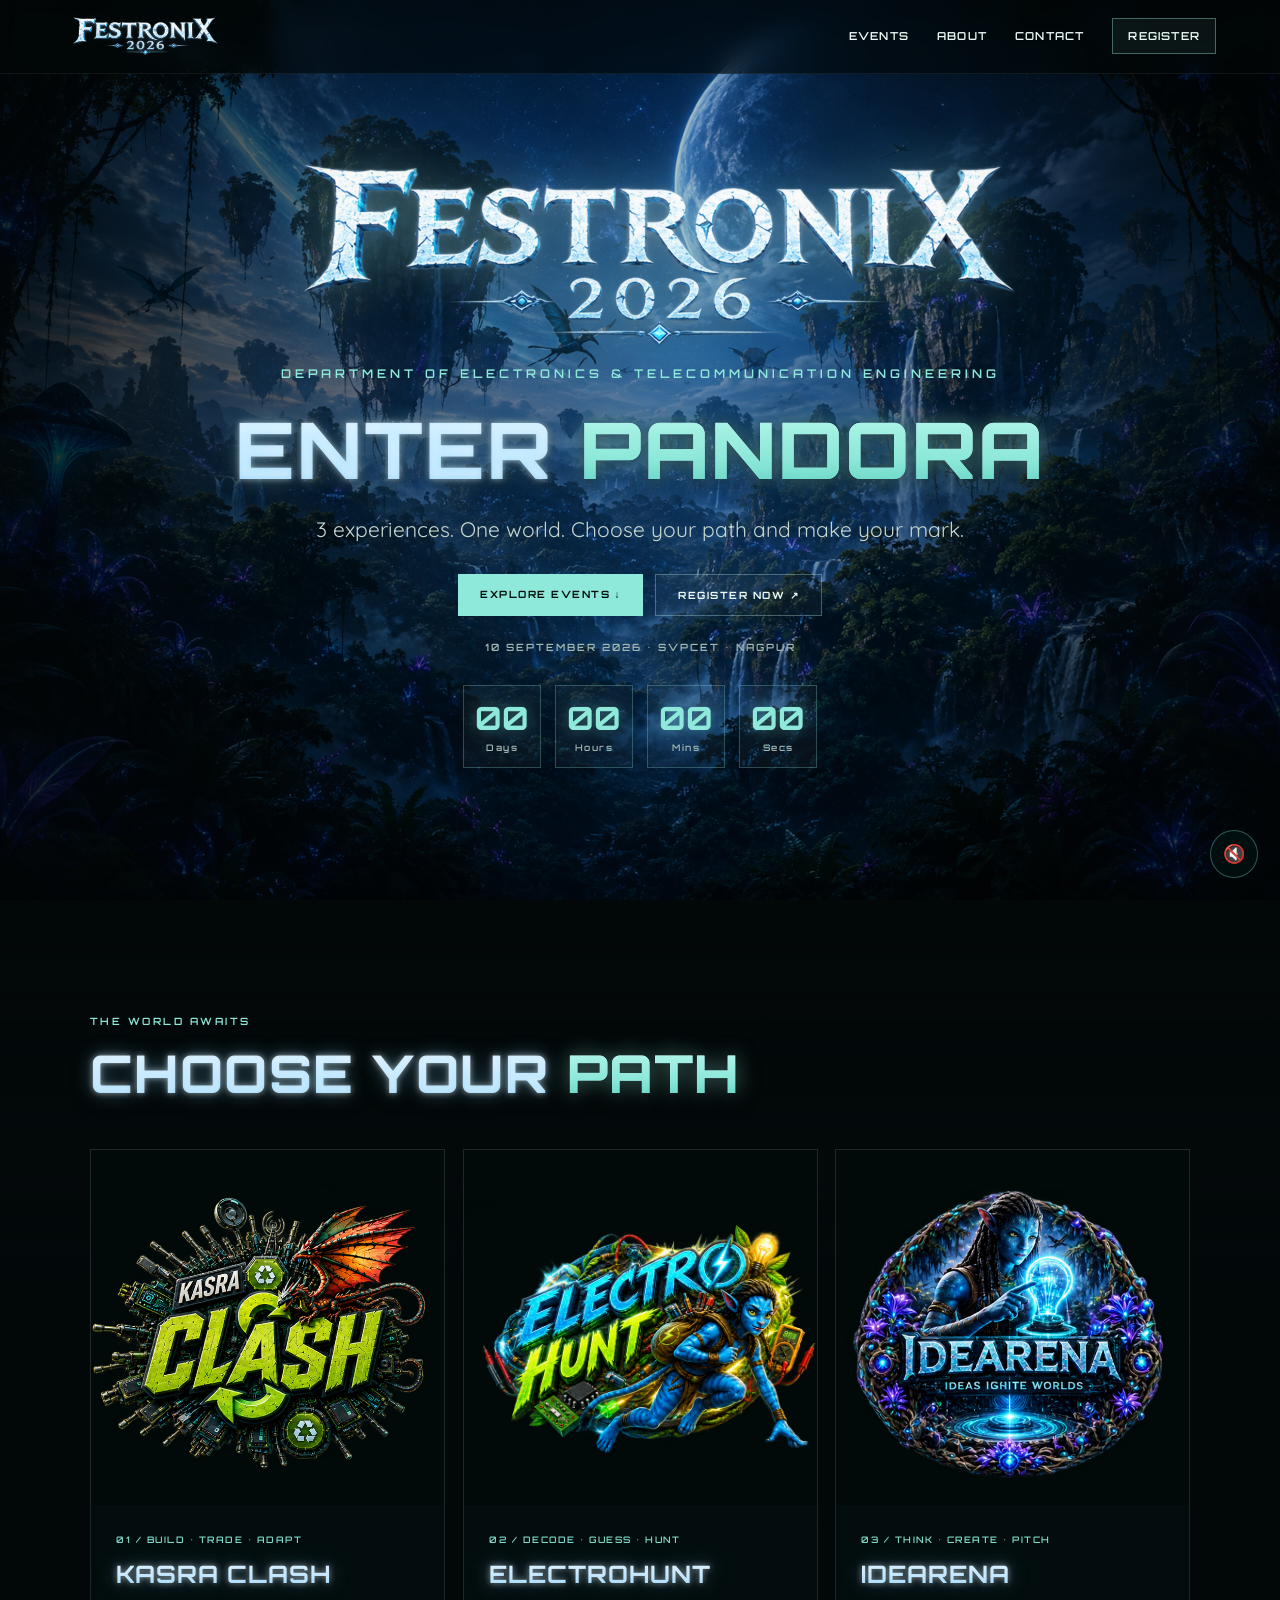
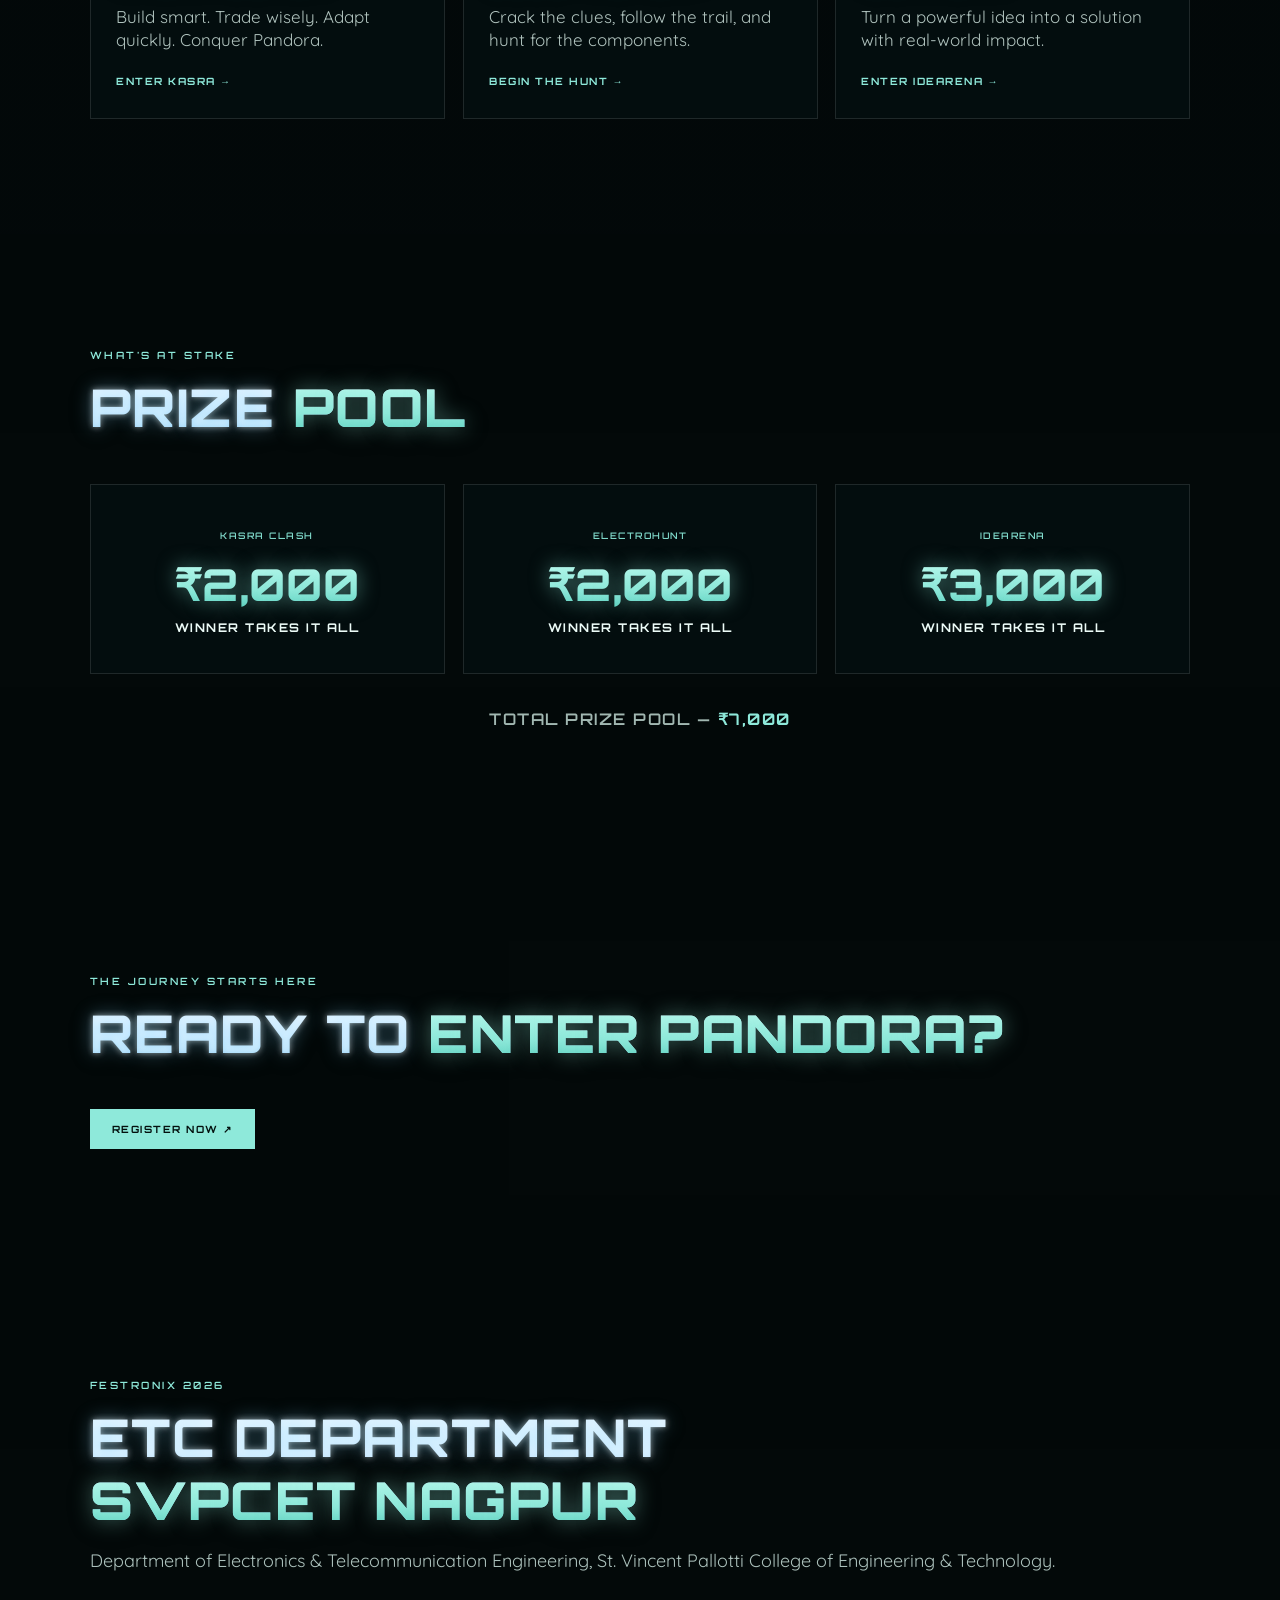
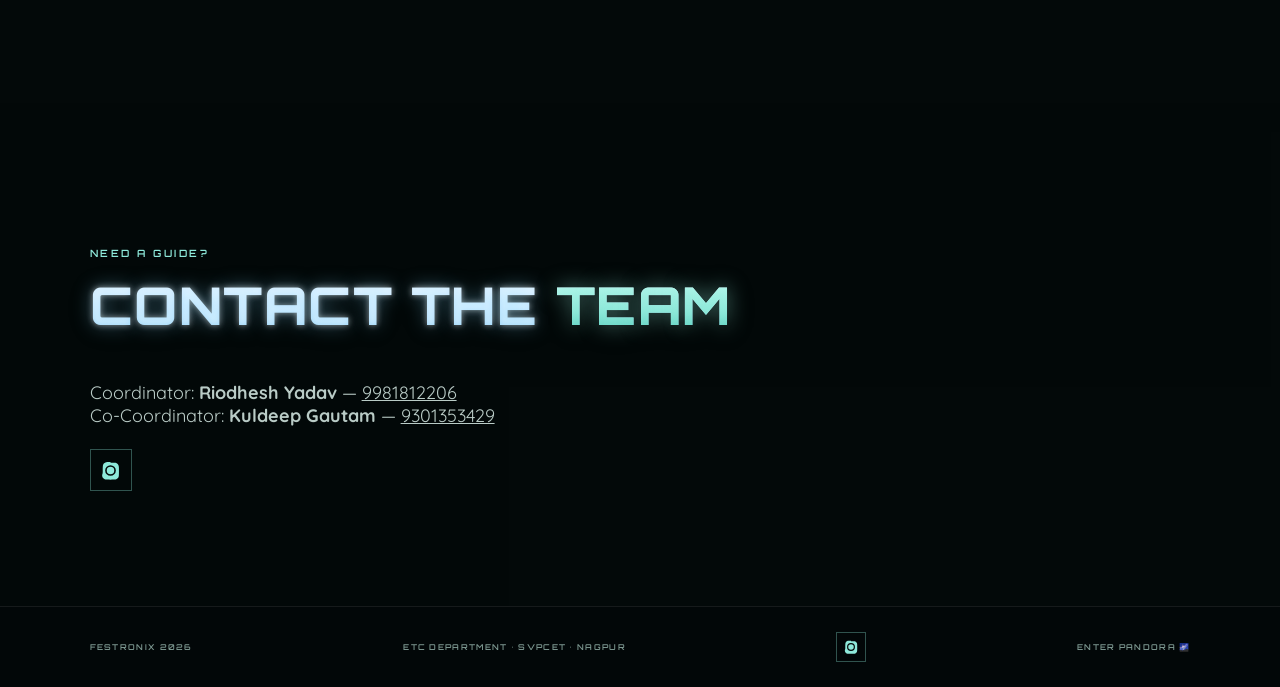
==== index.html @ a448d4fb "Correct prize descriptions in index.html Updated prize descriptions to use 'WINNER TAKES IT ALL' ins" ====
<!doctype html><html><head><meta charset="utf-8"><meta name="viewport" content="width=device-width,initial-scale=1"><title>Festronix 2026 | Enter Pandora</title><link rel="stylesheet" href="styles.css"></head><body>

<header class="nav">
<a class="nav-logo" href="index.html"><img src="assets/festronix.png" alt="Festronix 2026"></a>
<nav class="navlinks"><a href="index.html#events">Events</a><a href="index.html#about">About</a><a href="index.html#contact">Contact</a><a class="cta" href="index.html#register">Register</a></nav>
</header>

<main>
<section class="hero"><div class="hero-inner">
<img class="hero-logo" src="assets/festronix.png" alt="Festronix 2026">
<p class="hero-kicker">DEPARTMENT OF ELECTRONICS & TELECOMMUNICATION ENGINEERING</p>
<h1 class="hero-title">ENTER <span>PANDORA</span></h1>
<p class="hero-sub">3 experiences. One world. Choose your path and make your mark.</p>
<div class="buttons"><a class="btn primary" href="#events">Explore Events ↓</a><a class="btn ghost" href="#register">Register Now ↗</a></div>
<div class="date">10 SEPTEMBER 2026 • SVPCET • NAGPUR</div>
<div class="countdown" id="countdown">
<div class="cd-box"><span id="cd-days">00</span><small>Days</small></div>
<div class="cd-box"><span id="cd-hours">00</span><small>Hours</small></div>
<div class="cd-box"><span id="cd-mins">00</span><small>Mins</small></div>
<div class="cd-box"><span id="cd-secs">00</span><small>Secs</small></div>
</div>
</div></section>

<section class="section" id="events"><div class="section-head reveal"><p class="eyebrow">THE WORLD AWAITS</p><h2>CHOOSE YOUR <span>PATH</span></h2></div>
<div class="events">
<a class="event reveal" href="kasra-clash.html"><div class="event-art"><img src="assets/kasra.png" alt="Kasra Clash"></div><div class="event-copy"><span class="event-no">01 / BUILD • TRADE • ADAPT</span><h3>KASRA CLASH</h3><p>Build smart. Trade wisely. Adapt quickly. Conquer Pandora.</p><span class="enter-link">ENTER KASRA →</span></div></a>
<a class="event reveal" href="electrohunt.html"><div class="event-art"><img src="assets/electrohunt.png" alt="ElectroHunt"></div><div class="event-copy"><span class="event-no">02 / DECODE • GUESS • HUNT</span><h3>ELECTROHUNT</h3><p>Crack the clues, follow the trail, and hunt for the components.</p><span class="enter-link">BEGIN THE HUNT →</span></div></a>
<a class="event reveal" href="idearena.html"><div class="event-art"><img src="assets/idearena.png" alt="IdeArena"></div><div class="event-copy"><span class="event-no">03 / THINK • CREATE • PITCH</span><h3>IDEARENA</h3><p>Turn a powerful idea into a solution with real-world impact.</p><span class="enter-link">ENTER IDEARENA →</span></div></a>
</div></section>

<section class="section" id="prizes"><div class="section-head reveal"><p class="eyebrow">WHAT'S AT STAKE</p><h2>PRIZE <span>POOL</span></h2></div>
<div class="prizes">
<div class="prize-card reveal"><span class="prize-tag">KASRA CLASH</span><div class="prize-amount">₹2,000</div><h3>WINNER TAKES IT ALL</h3></div>
<div class="prize-card reveal"><span class="prize-tag">ELECTROHUNT</span><div class="prize-amount">₹2,000</div><h3>WINNER TAKES IT ALL</h3></div>
<div class="prize-card reveal"><span class="prize-tag">IDEARENA</span><div class="prize-amount">₹3,000</div><h3>WINNER TAKES IT ALL</h3></div>
</div>
<p class="prize-total reveal">TOTAL PRIZE POOL — <b>₹7,000</b></p>
</section>

<section class="section" id="register"><div class="section-head reveal"><p class="eyebrow">THE JOURNEY STARTS HERE</p><h2>READY TO <span>ENTER PANDORA?</span></h2></div><div class="buttons" style="justify-content:flex-start"><a class="btn primary" href="#" onclick="document.getElementById('qr-overlay').style.display='flex';return false">Register Now ↗</a></div></section>
<div id="qr-overlay" onclick="this.style.display='none'" style="display:none;position:fixed;inset:0;background:rgba(0,0,0,0.85);z-index:999;align-items:center;justify-content:center;cursor:pointer">
<img src="assets/phonepe-qr.png" style="max-width:90%;max-height:90%;border-radius:12px" alt="Scan to pay">
</div>
<section class="section" id="about"><div class="section-head reveal"><p class="eyebrow">FESTRONIX 2026</p><h2>ETC DEPARTMENT<br><span>SVPCET NAGPUR</span></h2><p>Department of Electronics & Telecommunication Engineering, St. Vincent Pallotti College of Engineering & Technology.</p></div></section>
<section class="section" id="contact"><div class="section-head reveal"><p class="eyebrow">NEED A GUIDE?</p><h2>CONTACT THE <span>TEAM</span></h2></div><p style="font-size:18px;color:#b9cbc6">Coordinator: <b>Riodhesh Yadav</b> — <a href="tel:9981812206">9981812206</a><br>Co-Coordinator: <b>Kuldeep Gautam</b> — <a href="tel:9301353429">9301353429</a></p>
<div class="social-links">
<a href="https://www.instagram.com/festronix.2026?stkn=ajlsbG5nNG1td3Nq" target="_blank" rel="noopener" aria-label="Instagram">
<svg viewBox="0 0 24 24"><path d="M12 2.2c3.2 0 3.6 0 4.85.07 1.17.05 1.97.24 2.43.4a4.9 4.9 0 0 1 1.77 1.15 4.9 4.9 0 0 1 1.15 1.77c.16.46.35 1.26.4 2.43.07 1.25.07 1.65.07 4.85s0 3.6-.07 4.85c-.05 1.17-.24 1.97-.4 2.43a4.94 4.94 0 0 1-1.15 1.77 4.9 4.9 0 0 1-1.77 1.15c-.46.16-1.26.35-2.43.4-1.25.07-1.65.07-4.85.07s-3.6 0-4.85-.07c-1.17-.05-1.97-.24-2.43-.4a4.9 4.9 0 0 1-1.77-1.15 4.9 4.9 0 0 1-1.15-1.77c-.16-.46-.35-1.26-.4-2.43C2.2 15.6 2.2 15.2 2.2 12s0-3.6.07-4.85c.05-1.17.24-1.97.4-2.43a4.9 4.9 0 0 1 1.15-1.77A4.9 4.9 0 0 1 5.59 1.8c.46-.16 1.26-.35 2.43-.4C9.27 1.2 9.27 1.2 12 1.2Zm0 3.05a6.75 6.75 0 1 0 0 13.5 6.75 6.75 0 0 0 0-13.5Zm0 2a4.75 4.75 0 1 1 0 9.5 4.75 4.75 0 0 1 0-9.5Zm7-2.15a1.13 1.13 0 1 1-2.26 0 1.13 1.13 0 0 1 2.26 0Z"/></svg>
</a>
</div>
</section>
</main>

<button id="music-toggle" aria-label="Toggle music" onclick="toggleMusic()">🔇</button>
<audio id="bg-music" src="assets/bg-music.mp3" loop muted></audio>

<footer>
<span>FESTRONIX 2026</span>
<span>ETC DEPARTMENT • SVPCET • NAGPUR</span>
<div class="social-links"><a href="https://www.instagram.com/festronix.2026?stkn=ajlsbG5nNG1td3Nq" target="_blank" rel="noopener" aria-label="Instagram"><svg viewBox="0 0 24 24"><path d="M12 2.2c3.2 0 3.6 0 4.85.07 1.17.05 1.97.24 2.43.4a4.9 4.9 0 0 1 1.77 1.15 4.9 4.9 0 0 1 1.15 1.77c.16.46.35 1.26.4 2.43.07 1.25.07 1.65.07 4.85s0 3.6-.07 4.85c-.05 1.17-.24 1.97-.4 2.43a4.94 4.94 0 0 1-1.15 1.77 4.9 4.9 0 0 1-1.77 1.15c-.46.16-1.26.35-2.43.4-1.25.07-1.65.07-4.85.07s-3.6 0-4.85-.07c-1.17-.05-1.97-.24-2.43-.4a4.9 4.9 0 0 1-1.77-1.15 4.9 4.9 0 0 1-1.15-1.77c-.16-.46-.35-1.26-.4-2.43C2.2 15.6 2.2 15.2 2.2 12s0-3.6.07-4.85c.05-1.17.24-1.97.4-2.43a4.9 4.9 0 0 1 1.15-1.77A4.9 4.9 0 0 1 5.59 1.8c.46-.16 1.26-.35 2.43-.4C9.27 1.2 9.27 1.2 12 1.2Zm0 3.05a6.75 6.75 0 1 0 0 13.5 6.75 6.75 0 0 0 0-13.5Zm0 2a4.75 4.75 0 1 1 0 9.5 4.75 4.75 0 0 1 0-9.5Zm7-2.15a1.13 1.13 0 1 1-2.26 0 1.13 1.13 0 0 1 2.26 0Z"/></svg></a></div>
<span>ENTER PANDORA 🌌</span>
</footer>

<script>
// scroll-reveal
const reveals = document.querySelectorAll('.reveal');
const io = new IntersectionObserver((entries)=>{
  entries.forEach(e=>{ if(e.isIntersecting){ e.target.classList.add('visible'); io.unobserve(e.target); } });
},{threshold:0.15});
reveals.forEach(el=>io.observe(el));

// nav shrink on scroll
const nav = document.querySelector('.nav');
window.addEventListener('scroll', ()=>{
  nav.classList.toggle('scrolled', window.scrollY > 40);
});

// card tilt
document.querySelectorAll('.event').forEach(card=>{
  card.addEventListener('mousemove', (e)=>{
    const r = card.getBoundingClientRect();
    const x = e.clientX - r.left, y = e.clientY - r.top;
    const rx = ((y / r.height) - 0.5) * -10;
    const ry = ((x / r.width) - 0.5) * 10;
    card.style.transform = `perspective(700px) rotateX(${rx}deg) rotateY(${ry}deg) translateY(-8px)`;
  });
  card.addEventListener('mouseleave', ()=>{ card.style.transform=''; });
});

// background music toggle
function toggleMusic(){
  const audio = document.getElementById('bg-music');
  const btn = document.getElementById('music-toggle');
  if(audio.paused){
    audio.muted = false;
    audio.play();
    btn.textContent = '🔊';
  } else {
    audio.pause();
    btn.textContent = '🔇';
  }
}

// countdown to 10 Sept 2026, 9:00 AM IST
(function(){
  const target = new Date("2026-09-10T09:00:00+05:30").getTime();
  const daysEl = document.getElementById('cd-days');
  const hoursEl = document.getElementById('cd-hours');
  const minsEl = document.getElementById('cd-mins');
  const secsEl = document.getElementById('cd-secs');
  if(!daysEl) return;
  function pad(n){ return String(n).padStart(2,'0'); }
  function tick(){
    const now = Date.now();
    let diff = target - now;
    if(diff <= 0){
      daysEl.textContent = hoursEl.textContent = minsEl.textContent = secsEl.textContent = '00';
      clearInterval(timer);
      return;
    }
    const d = Math.floor(diff / 86400000); diff -= d*86400000;
    const h = Math.floor(diff / 3600000); diff -= h*3600000;
    const m = Math.floor(diff / 60000); diff -= m*60000;
    const s = Math.floor(diff / 1000);
    daysEl.textContent = pad(d);
    hoursEl.textContent = pad(h);
    minsEl.textContent = pad(m);
    secsEl.textContent = pad(s);
  }
  tick();
  const timer = setInterval(tick, 1000);
})();
</script>
</body></html>
---- styles.css ----
@import url('https://fonts.googleapis.com/css2?family=Orbitron:wght@500;600;700;800&family=Quicksand:wght@400;500;600;700&family=Pirata+One&display=swap');
:root{--cyan:#8ee9da;--text:#ecfbf7;--muted:#abc0bb;--line:#ffffff1c;--bg:#030809}
*{box-sizing:border-box;max-width:100%}html{scroll-behavior:smooth;overflow-x:hidden}body{margin:0;background:var(--bg);color:var(--text);font-family:Quicksand,Arial,sans-serif;overflow-x:hidden}img{max-width:100%}
body:before{content:"";position:fixed;inset:0;background:linear-gradient(90deg,#020607c9,#02060738 55%,#020607bb),linear-gradient(0deg,#030809dd 0%,transparent 40%,#02060755);background-image:linear-gradient(90deg,#020607c9,#02060738 55%,#020607bb),url("assets/pandora-bg.png");background-size:cover;background-position:center;z-index:-3}
body:after{content:"";position:fixed;inset:0;background:radial-gradient(circle at 50% 35%,transparent 0 35%,#02060788 100%);z-index:-2;pointer-events:none}
a{color:inherit}.nav{position:fixed;top:0;left:0;right:0;z-index:20;padding:17px 5vw;display:flex;justify-content:space-between;align-items:center;background:#02070899;backdrop-filter:blur(10px);border-bottom:1px solid #ffffff10}
.nav-logo img{width:155px;display:block}.navlinks{display:flex;gap:28px;align-items:center}.navlinks a{text-decoration:none;text-transform:uppercase;font:600 11px Orbitron;letter-spacing:1.2px}.navlinks a:hover{color:var(--cyan)}
.cta{border:1px solid #9be7da66;padding:10px 15px;background:#8ee9da10}
.hero{min-height:100svh;display:grid;place-items:center;text-align:center;padding:100px 6vw 70px;position:relative;overflow:hidden}
.hero-inner{max-width:1050px}.hero-logo{width:min(760px,90vw);filter:drop-shadow(0 0 28px #a4f5e866);animation:float 6s ease-in-out infinite}
.hero-kicker{font:600 12px Orbitron;letter-spacing:4px;color:var(--cyan);margin:10px 0 24px}.hero-title{font:800 clamp(38px,6.5vw,78px)/1.15 Orbitron,sans-serif;margin:0;letter-spacing:2px;text-transform:uppercase}.hero-sub{font-size:21px;color:#c5d6d1;max-width:700px;margin:22px auto 32px}.buttons{display:flex;justify-content:center;gap:12px;flex-wrap:wrap}.btn{padding:14px 22px;text-decoration:none;text-transform:uppercase;font:700 10px Orbitron;letter-spacing:1.5px}.primary{background:var(--cyan);color:#03100e}.ghost{border:1px solid #bde8df55;background:#ffffff08}.date{margin-top:25px;color:#a1b7b1;font:600 10px Orbitron;letter-spacing:2px}
.section{padding:115px 7vw;background:#03090ac9;position:relative}
#events{background:linear-gradient(180deg,transparent 0,#03090a73 160px,#03090ac9 380px,#03090ac9 100%)}.section-head{margin-bottom:45px}.eyebrow{font:600 10px Orbitron;letter-spacing:2.5px;color:var(--cyan);margin:0 0 15px}.section h2{font:800 clamp(28px,4.5vw,52px)/1.2 Orbitron,sans-serif;margin:0;letter-spacing:1.5px;text-transform:uppercase}.section-head p:last-child{font-size:18px;color:var(--muted)}
.events{display:grid;grid-template-columns:repeat(3,1fr);gap:18px}.event{min-height:570px;position:relative;overflow:hidden;border:1px solid var(--line);background:#051011b8;text-decoration:none;transition:.35s}.event:hover{transform:translateY(-8px);border-color:#8ee9da66;box-shadow:0 20px 60px #0008}.event-art{height:355px;display:grid;place-items:center;background:#020909}.event-art img{width:100%;height:100%;object-fit:contain;transition:.5s}.event:hover .event-art img{transform:scale(1.045)}.event-copy{padding:22px 25px}.event-no{font:600 9px Orbitron;color:#7fd9ca;letter-spacing:1.5px}.event h3{font:700 24px/1.25 Orbitron,sans-serif;margin:12px 0 8px;letter-spacing:1px;text-transform:uppercase}.event p{font-size:17px;color:#afc2bd;line-height:1.35}.enter-link{font:700 10px Orbitron;letter-spacing:1.5px;color:var(--cyan)}
.detail-page{min-height:100svh;padding:145px 7vw 90px;background:#020809b8}.detail-grid{max-width:1200px;margin:auto;display:grid;grid-template-columns:1fr 1fr;gap:70px;align-items:center}.detail-logo{width:100%;max-height:520px;object-fit:contain;filter:drop-shadow(0 15px 35px #000)}.detail h1{font:800 clamp(32px,5vw,58px)/1.2 Orbitron,sans-serif;margin:0 0 22px;letter-spacing:1.5px;text-transform:uppercase}.detail p{font-size:20px;line-height:1.5;color:#b9cbc6}.chips{display:flex;flex-wrap:wrap;gap:8px;margin:25px 0}.chips span{border:1px solid #8ee9da44;padding:8px 11px;font:600 9px Orbitron;color:#a8eee1}.info-box{margin-top:25px;border:1px solid #ffffff16;background:#ffffff07;padding:22px}.info-box h3{font:700 12px Orbitron;letter-spacing:1.5px;color:var(--cyan);margin:0 0 13px}.info-box ul{margin:0;padding-left:20px;color:#b9cbc6;line-height:1.8;font-size:16px}
.back{display:inline-block;margin-bottom:35px;text-decoration:none;color:#9db7b1;font:600 10px Orbitron;letter-spacing:1.5px}.back:hover{color:var(--cyan)}
footer{padding:25px 7vw;border-top:1px solid #ffffff14;display:flex;justify-content:space-between;gap:20px;color:#7d9891;font:600 8px Orbitron;letter-spacing:1.3px;background:#020708;flex-wrap:wrap;align-items:center}
@keyframes float{50%{transform:translateY(-8px)}}
.reveal{opacity:0;transform:translateY(35px);transition:opacity .8s ease,transform .8s ease}
.reveal.visible{opacity:1;transform:translateY(0)}
.nav{transition:padding .3s ease,background .3s ease}
.nav.scrolled{padding:10px 5vw;background:#020708e0}
.event{transition:.35s;will-change:transform}
.hero-title,.section h2,.event h3,.detail h1{background:linear-gradient(180deg,#eaf6ff 0%,#bfe3ff 55%,#8fd0f5 100%);-webkit-background-clip:text;background-clip:text;color:transparent;text-shadow:0 0 18px #7fd9ff70,0 0 6px #ffffff90;filter:drop-shadow(0 2px 6px #000a)}
.hero-title span,.section h2 span,.detail h1 span{background:linear-gradient(180deg,#c9fff5,var(--cyan) 60%,#4fc9b8);-webkit-background-clip:text;background-clip:text;color:transparent;text-shadow:0 0 20px #8ee9da80}
#music-toggle{position:fixed;bottom:22px;right:22px;z-index:50;width:48px;height:48px;border-radius:50%;border:1px solid #8ee9da55;background:#02181580;backdrop-filter:blur(6px);color:var(--cyan);font-size:18px;cursor:pointer;display:flex;align-items:center;justify-content:center;transition:.3s}
#music-toggle:hover{background:#8ee9da22;transform:scale(1.08)}

/* countdown */
.countdown{display:flex;justify-content:center;gap:14px;flex-wrap:wrap;margin-top:32px}
.cd-box{min-width:78px;padding:16px 10px 14px;border:1px solid #8ee9da44;background:#ffffff08;text-align:center;position:relative}
.cd-box span{display:block;font:700 32px Orbitron;color:var(--cyan);text-shadow:0 0 16px #8ee9da60;line-height:1}
.cd-box small{display:block;margin-top:8px;font:600 9px Orbitron;letter-spacing:1.5px;color:#a1b7b1}

/* prize pool */
.prizes{display:grid;grid-template-columns:repeat(3,1fr);gap:18px}
.prize-card{border:1px solid var(--line);background:#051011b8;padding:38px 25px;text-align:center;transition:.35s}
.prize-card:hover{transform:translateY(-6px);border-color:#8ee9da66;box-shadow:0 20px 60px #0008}
.prize-tag{font:600 9px Orbitron;letter-spacing:1.5px;color:#7fd9ca}
.prize-amount{font:800 44px Orbitron,sans-serif;margin:14px 0 8px;background:linear-gradient(180deg,#c9fff5,var(--cyan) 60%,#4fc9b8);-webkit-background-clip:text;background-clip:text;color:transparent;text-shadow:0 0 20px #8ee9da80}
.prize-card h3{font:700 12px Orbitron;letter-spacing:1.5px;margin:0;color:var(--text)}
.prize-total{text-align:center;margin-top:35px;color:#a1b7b1;font:600 16px Orbitron;letter-spacing:1.5px}
.prize-total b{color:var(--cyan)}

/* social links */
.social-links{display:flex;gap:12px;margin-top:22px}
.social-links a{width:42px;height:42px;border:1px solid #8ee9da55;display:flex;align-items:center;justify-content:center;text-decoration:none;color:var(--cyan);transition:.3s}
.social-links a:hover{background:#8ee9da22;transform:translateY(-3px)}
.social-links svg{width:19px;height:19px;fill:currentColor}
footer .social-links{margin-top:0}
footer .social-links a{width:30px;height:30px}
footer .social-links svg{width:14px;height:14px}

@media(max-width:850px){.navlinks{display:none}.nav-logo img{width:125px}.hero{padding-top:125px}.hero-logo{width:92vw}.events,.detail-grid,.prizes{grid-template-columns:1fr}.section{padding:85px 6vw}.event{min-height:0}.event-art{height:300px}.detail-page{padding:125px 6vw 70px}.detail-grid{gap:35px}.detail-logo{max-height:380px}footer{flex-direction:column}.cd-box{min-width:64px;padding:12px 6px}.cd-box span{font-size:24px}}
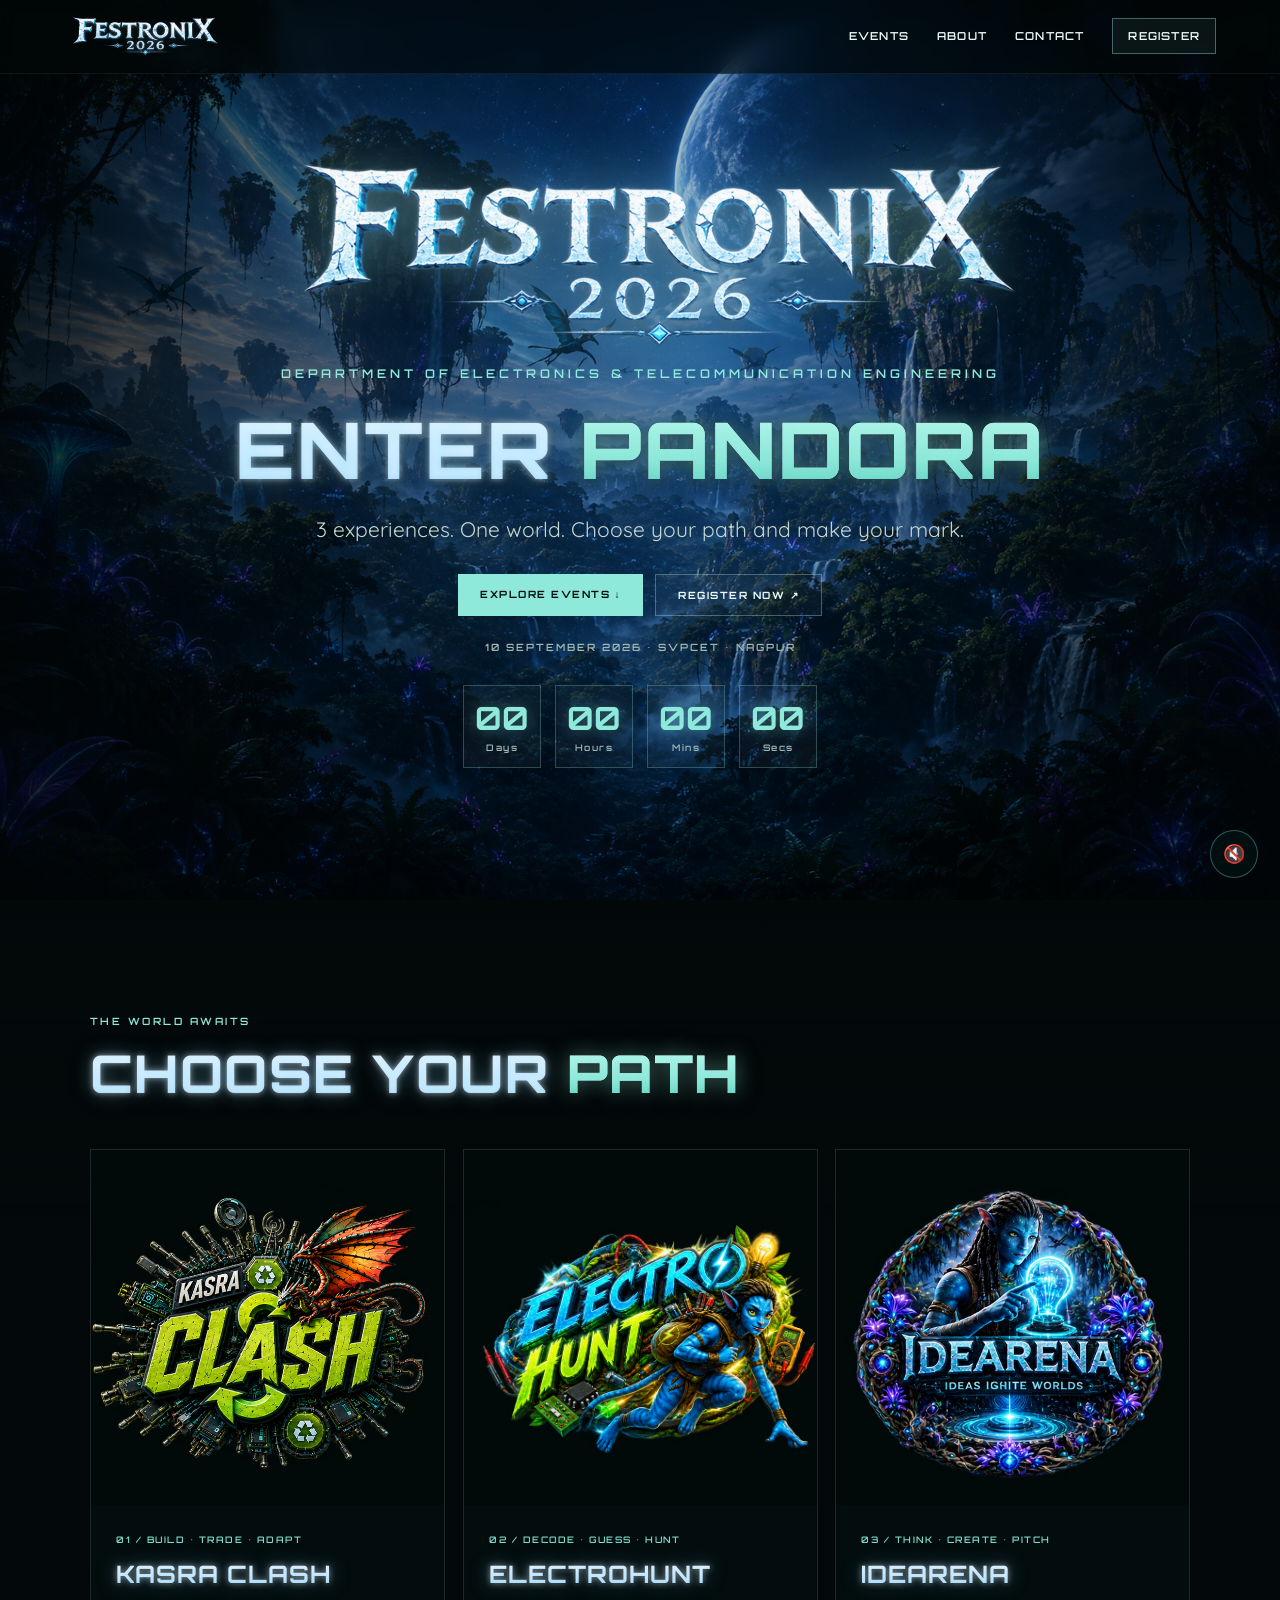
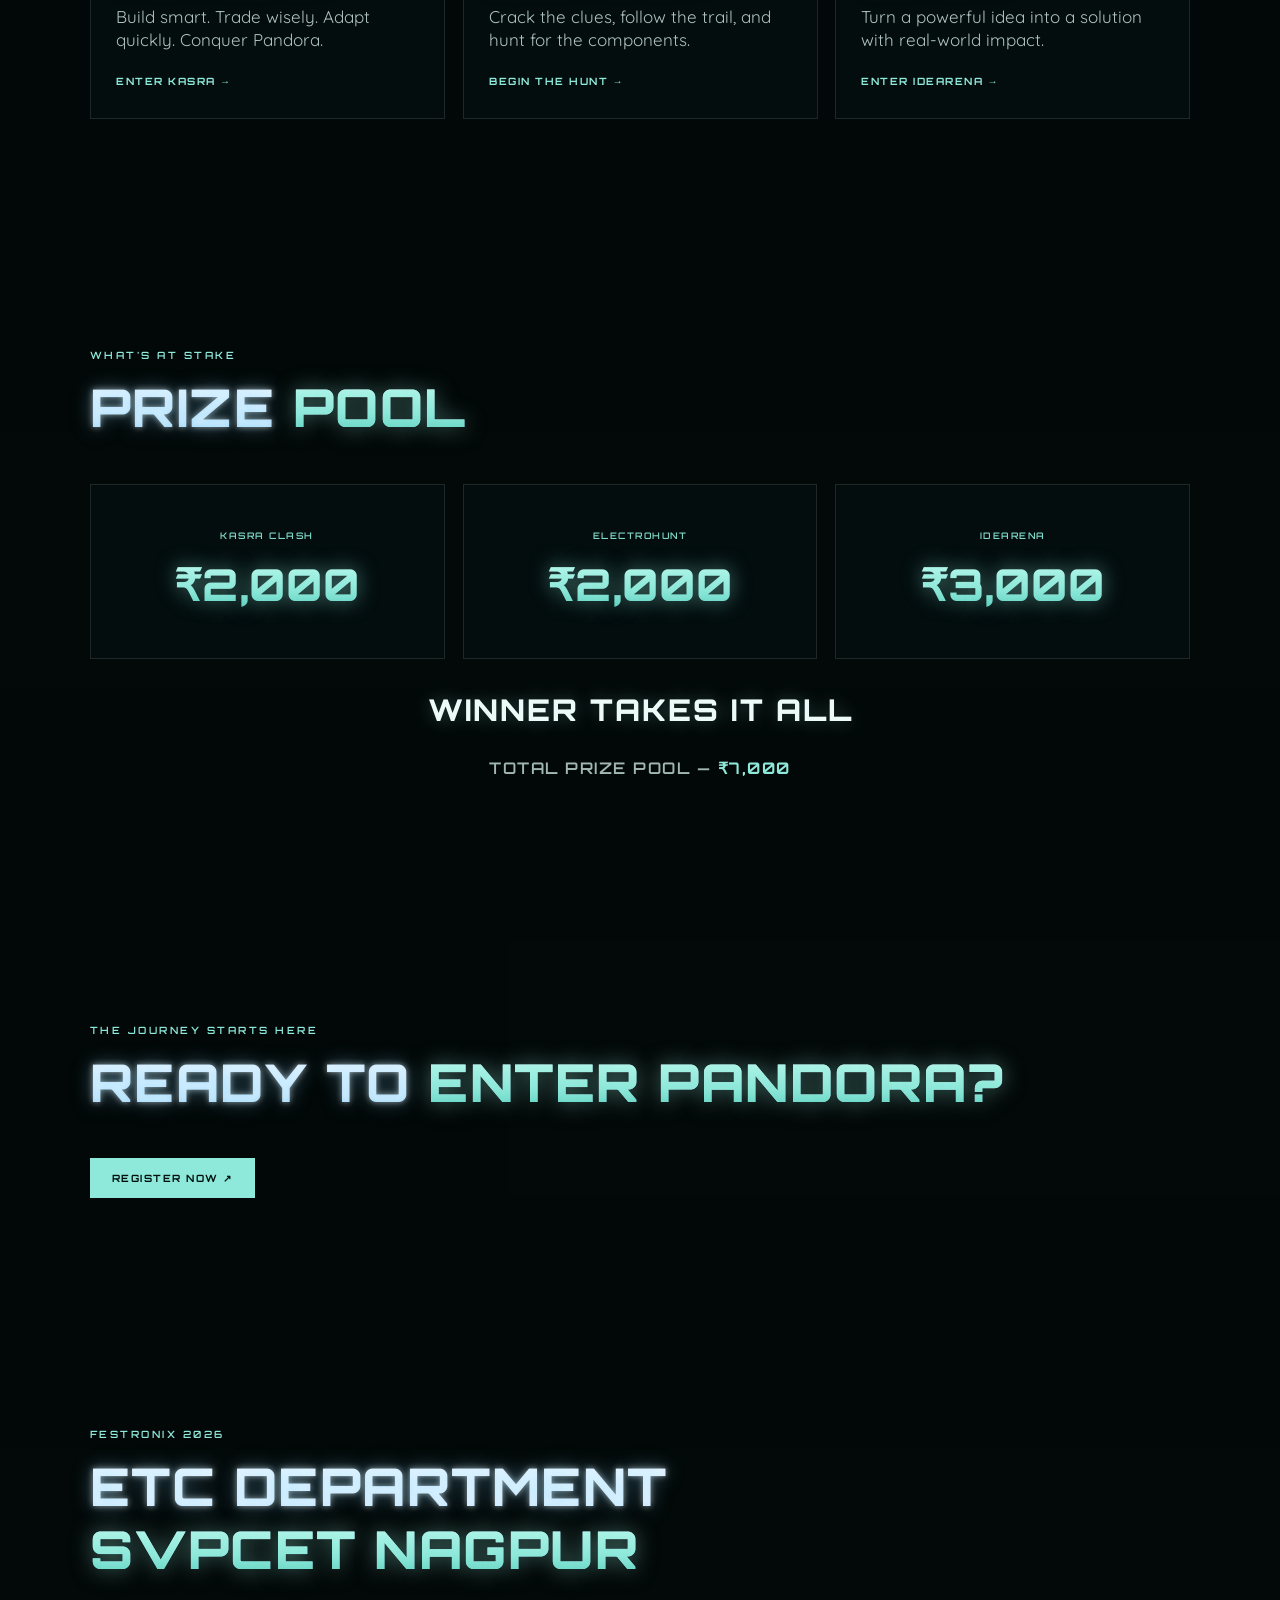
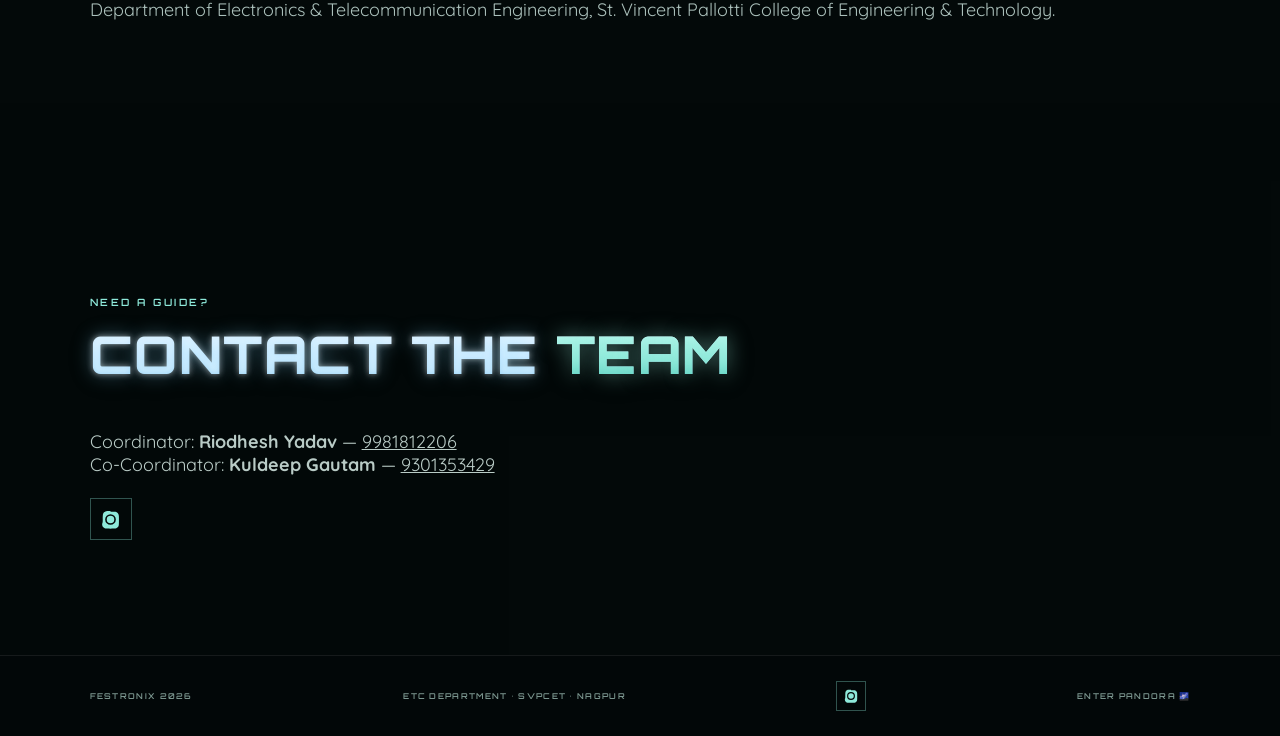
==== commit d25ec939: "Add prize cards and total prize pool to index.html" ====
--- a/index.html
+++ b/index.html
@@ -30,10 +30,11 @@
 
 <section class="section" id="prizes"><div class="section-head reveal"><p class="eyebrow">WHAT'S AT STAKE</p><h2>PRIZE <span>POOL</span></h2></div>
 <div class="prizes">
-<div class="prize-card reveal"><span class="prize-tag">KASRA CLASH</span><div class="prize-amount">₹2,000</div><h3>WINNER TAKES IT ALL</h3></div>
-<div class="prize-card reveal"><span class="prize-tag">ELECTROHUNT</span><div class="prize-amount">₹2,000</div><h3>WINNER TAKES IT ALL</h3></div>
-<div class="prize-card reveal"><span class="prize-tag">IDEARENA</span><div class="prize-amount">₹3,000</div><h3>WINNER TAKES IT ALL</h3></div>
+<div class="prize-card reveal"><span class="prize-tag">KASRA CLASH</span><div class="prize-amount">₹2,000</div></div>
+<div class="prize-card reveal"><span class="prize-tag">ELECTROHUNT</span><div class="prize-amount">₹2,000</div></div>
+<div class="prize-card reveal"><span class="prize-tag">IDEARENA</span><div class="prize-amount">₹3,000</div></div>
 </div>
+<p class="winner-note reveal">WINNER TAKES IT ALL</p>
 <p class="prize-total reveal">TOTAL PRIZE POOL — <b>₹7,000</b></p>
 </section>
 
--- a/styles.css
+++ b/styles.css
@@ -38,8 +38,8 @@
 .prize-card:hover{transform:translateY(-6px);border-color:#8ee9da66;box-shadow:0 20px 60px #0008}
 .prize-tag{font:600 9px Orbitron;letter-spacing:1.5px;color:#7fd9ca}
 .prize-amount{font:800 44px Orbitron,sans-serif;margin:14px 0 8px;background:linear-gradient(180deg,#c9fff5,var(--cyan) 60%,#4fc9b8);-webkit-background-clip:text;background-clip:text;color:transparent;text-shadow:0 0 20px #8ee9da80}
-.prize-card h3{font:700 12px Orbitron;letter-spacing:1.5px;margin:0;color:var(--text)}
-.prize-total{text-align:center;margin-top:35px;color:#a1b7b1;font:600 16px Orbitron;letter-spacing:1.5px}
+.winner-note{text-align:center;margin-top:32px;font:800 clamp(20px,3vw,30px) Orbitron,sans-serif;letter-spacing:2px;text-transform:uppercase;color:var(--text);text-shadow:0 0 18px #8ee9da50}
+.prize-total{text-align:center;margin-top:18px;color:#a1b7b1;font:600 16px Orbitron;letter-spacing:1.5px}
 .prize-total b{color:var(--cyan)}
 
 /* social links */
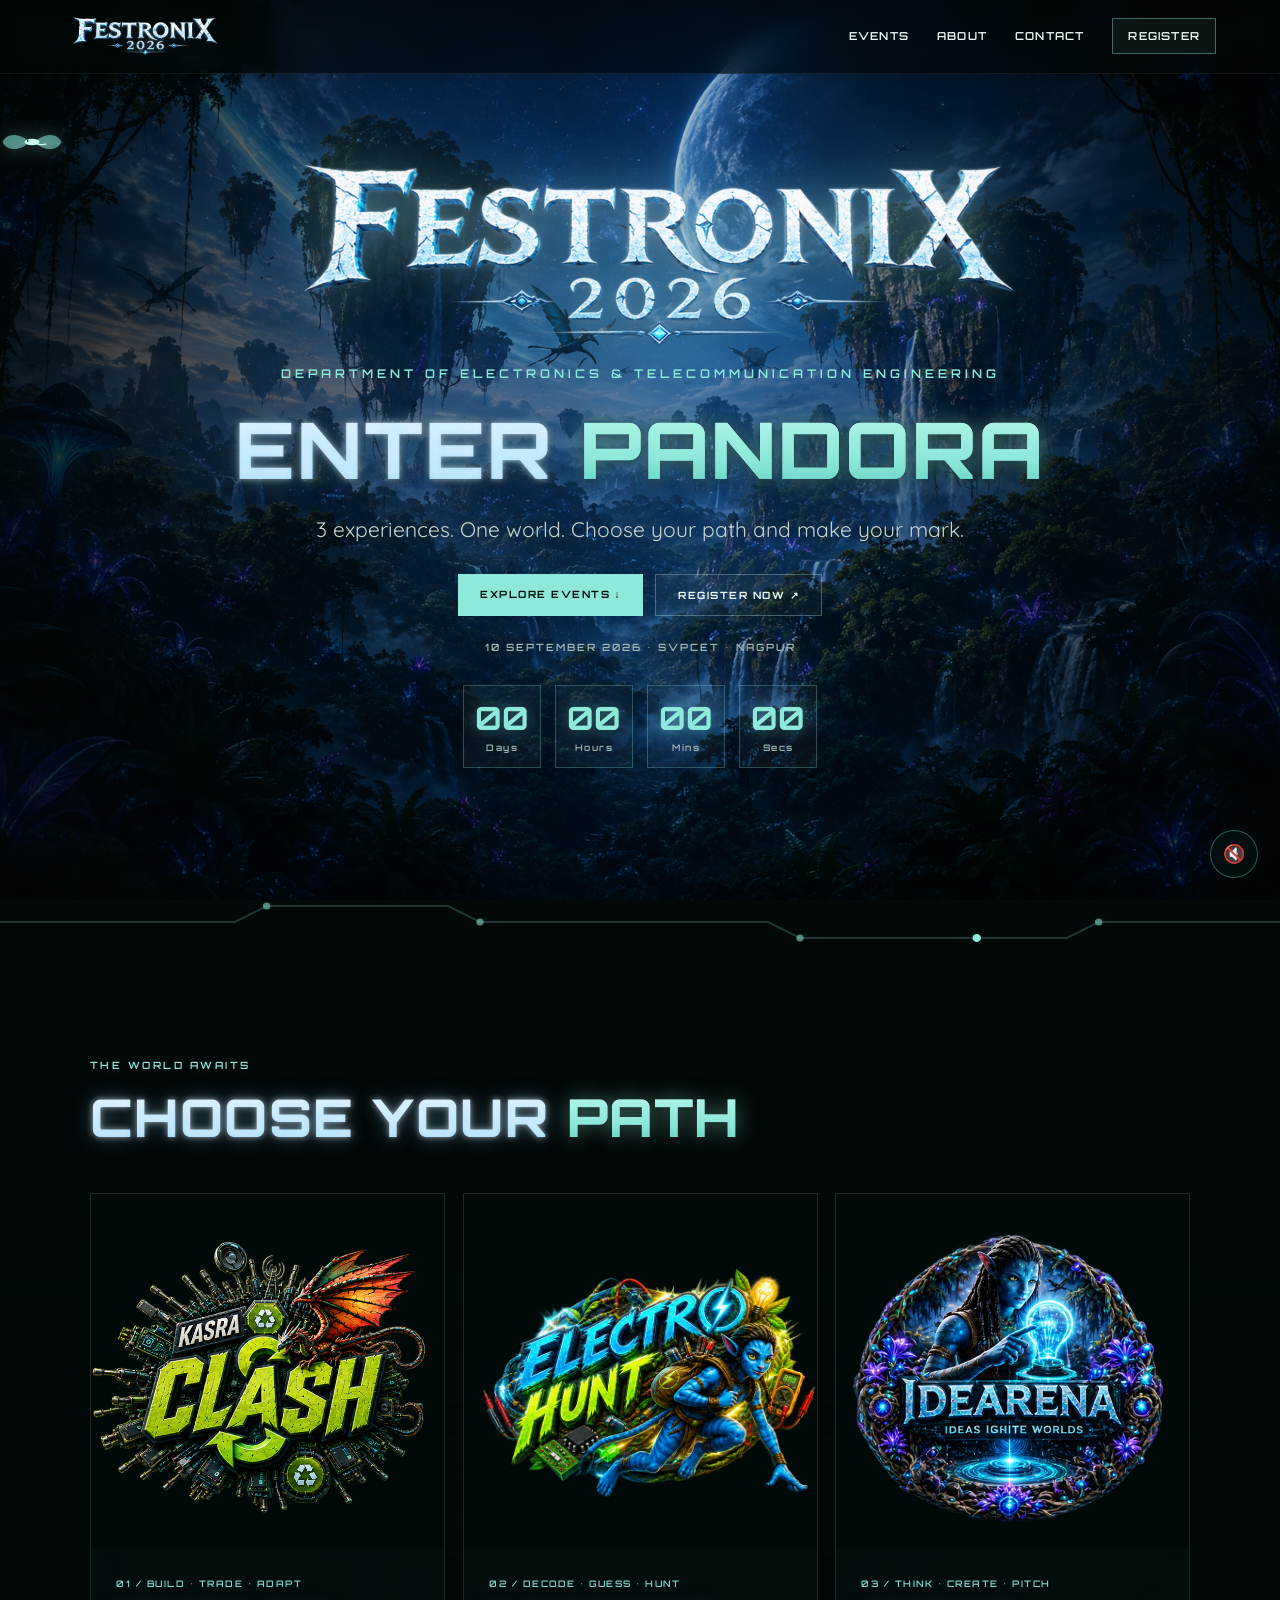
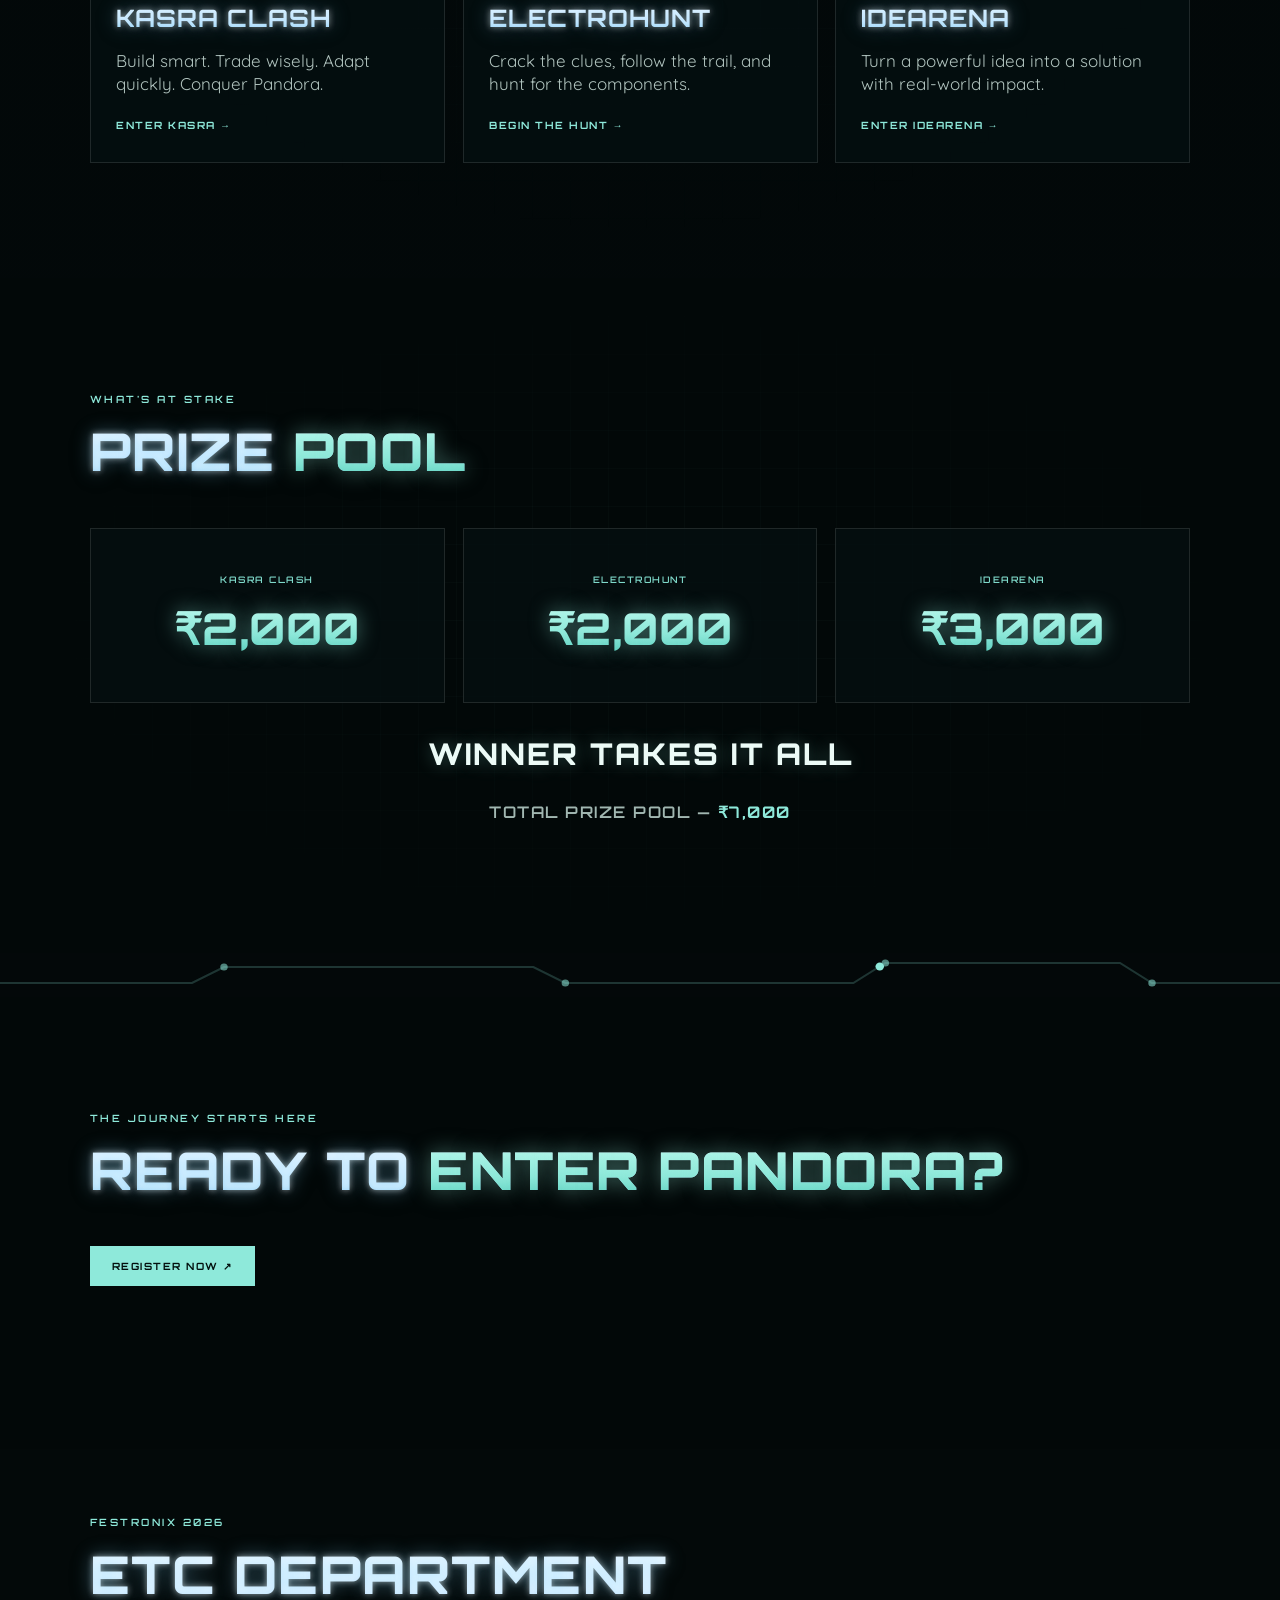
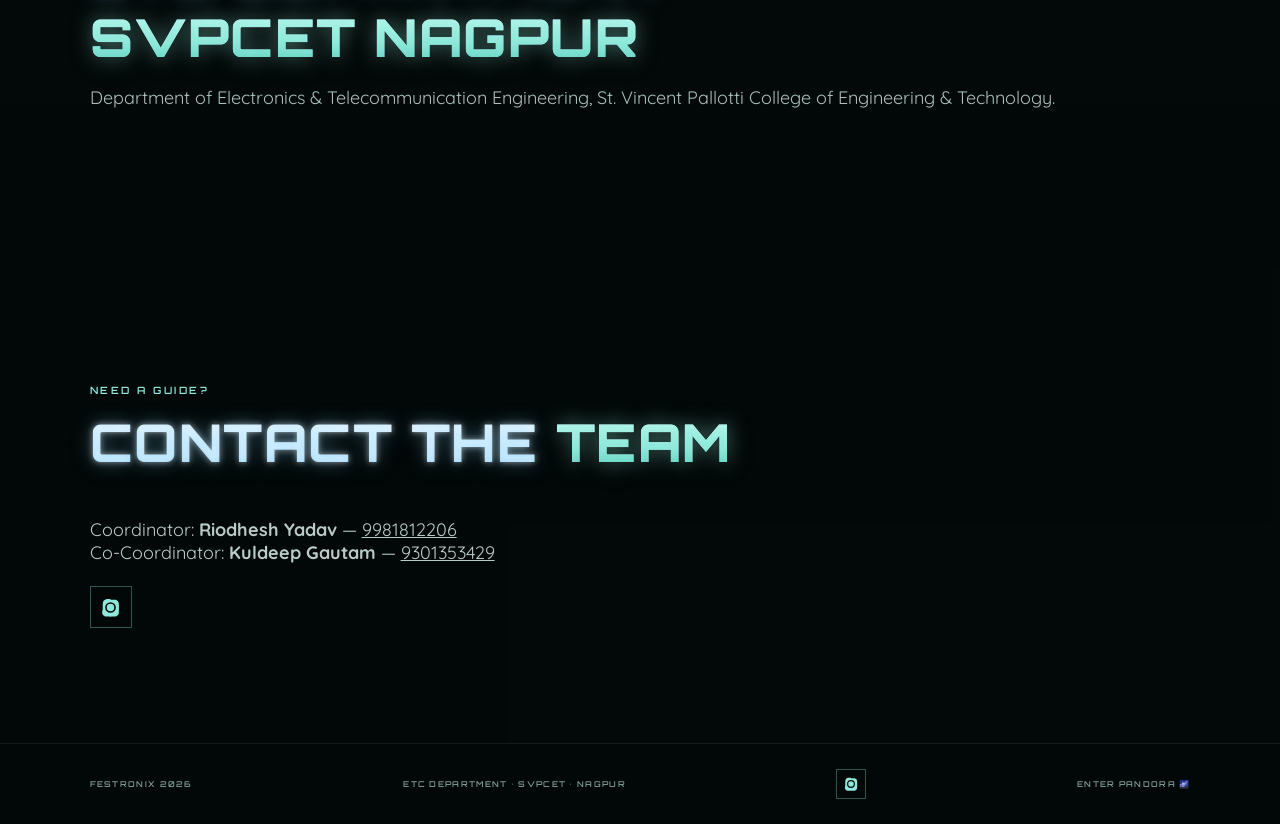
==== commit d98bdfb7: "Add SVG elements and animations to index.html" ====
--- a/index.html
+++ b/index.html
@@ -1,4 +1,15 @@
 <!doctype html><html><head><meta charset="utf-8"><meta name="viewport" content="width=device-width,initial-scale=1"><title>Festronix 2026 | Enter Pandora</title><link rel="stylesheet" href="styles.css"></head><body>
+
+<div class="spores" aria-hidden="true"></div>
+<div class="flyer-wrap" aria-hidden="true">
+<svg class="flyer" viewBox="0 0 120 60" xmlns="http://www.w3.org/2000/svg">
+<g class="wing left"><path d="M55,30 C35,10 10,15 5,30 C10,45 35,50 55,30 Z" fill="#8ee9da" opacity="0.55"/></g>
+<g class="wing right"><path d="M65,30 C85,10 110,15 115,30 C110,45 85,50 65,30 Z" fill="#8ee9da" opacity="0.55"/></g>
+<ellipse cx="60" cy="30" rx="14" ry="6" fill="#cdfff5"/>
+<path d="M60,30 C68,34 78,36 86,34" stroke="#cdfff5" stroke-width="2" fill="none" stroke-linecap="round"/>
+<circle cx="52" cy="28" r="1.6" fill="#0a2e29"/>
+</svg>
+</div>
 
 <header class="nav">
 <a class="nav-logo" href="index.html"><img src="assets/festronix.png" alt="Festronix 2026"></a>
@@ -21,14 +32,20 @@
 </div>
 </div></section>
 
-<section class="section" id="events"><div class="section-head reveal"><p class="eyebrow">THE WORLD AWAITS</p><h2>CHOOSE YOUR <span>PATH</span></h2></div>
+<svg class="circuit-divider" viewBox="0 0 1200 44" preserveAspectRatio="none" aria-hidden="true">
+<path d="M0,22 L220,22 L250,6 L420,6 L450,22 L720,22 L750,38 L1000,38 L1030,22 L1200,22"/>
+<circle class="node" cx="250" cy="6" r="3.5"/><circle class="node" cx="450" cy="22" r="3.5"/><circle class="node" cx="750" cy="38" r="3.5"/><circle class="node" cx="1030" cy="22" r="3.5"/>
+<circle r="4" fill="var(--cyan)"><animateMotion dur="4.5s" repeatCount="indefinite" path="M0,22 L220,22 L250,6 L420,6 L450,22 L720,22 L750,38 L1000,38 L1030,22 L1200,22"/></circle>
+</svg>
+
+<section class="section circuit-bg" id="events"><div class="section-head reveal"><p class="eyebrow">THE WORLD AWAITS</p><h2>CHOOSE YOUR <span>PATH</span></h2></div>
 <div class="events">
 <a class="event reveal" href="kasra-clash.html"><div class="event-art"><img src="assets/kasra.png" alt="Kasra Clash"></div><div class="event-copy"><span class="event-no">01 / BUILD • TRADE • ADAPT</span><h3>KASRA CLASH</h3><p>Build smart. Trade wisely. Adapt quickly. Conquer Pandora.</p><span class="enter-link">ENTER KASRA →</span></div></a>
 <a class="event reveal" href="electrohunt.html"><div class="event-art"><img src="assets/electrohunt.png" alt="ElectroHunt"></div><div class="event-copy"><span class="event-no">02 / DECODE • GUESS • HUNT</span><h3>ELECTROHUNT</h3><p>Crack the clues, follow the trail, and hunt for the components.</p><span class="enter-link">BEGIN THE HUNT →</span></div></a>
 <a class="event reveal" href="idearena.html"><div class="event-art"><img src="assets/idearena.png" alt="IdeArena"></div><div class="event-copy"><span class="event-no">03 / THINK • CREATE • PITCH</span><h3>IDEARENA</h3><p>Turn a powerful idea into a solution with real-world impact.</p><span class="enter-link">ENTER IDEARENA →</span></div></a>
 </div></section>
 
-<section class="section" id="prizes"><div class="section-head reveal"><p class="eyebrow">WHAT'S AT STAKE</p><h2>PRIZE <span>POOL</span></h2></div>
+<section class="section circuit-bg" id="prizes"><div class="section-head reveal"><p class="eyebrow">WHAT'S AT STAKE</p><h2>PRIZE <span>POOL</span></h2></div>
 <div class="prizes">
 <div class="prize-card reveal"><span class="prize-tag">KASRA CLASH</span><div class="prize-amount">₹2,000</div></div>
 <div class="prize-card reveal"><span class="prize-tag">ELECTROHUNT</span><div class="prize-amount">₹2,000</div></div>
@@ -37,6 +54,12 @@
 <p class="winner-note reveal">WINNER TAKES IT ALL</p>
 <p class="prize-total reveal">TOTAL PRIZE POOL — <b>₹7,000</b></p>
 </section>
+
+<svg class="circuit-divider" viewBox="0 0 1200 44" preserveAspectRatio="none" aria-hidden="true">
+<path d="M0,30 L180,30 L210,14 L500,14 L530,30 L800,30 L830,10 L1050,10 L1080,30 L1200,30"/>
+<circle class="node" cx="210" cy="14" r="3.5"/><circle class="node" cx="530" cy="30" r="3.5"/><circle class="node" cx="830" cy="10" r="3.5"/><circle class="node" cx="1080" cy="30" r="3.5"/>
+<circle r="4" fill="var(--cyan)"><animateMotion dur="5s" repeatCount="indefinite" path="M0,30 L180,30 L210,14 L500,14 L530,30 L800,30 L830,10 L1050,10 L1080,30 L1200,30"/></circle>
+</svg>
 
 <section class="section" id="register"><div class="section-head reveal"><p class="eyebrow">THE JOURNEY STARTS HERE</p><h2>READY TO <span>ENTER PANDORA?</span></h2></div><div class="buttons" style="justify-content:flex-start"><a class="btn primary" href="#" onclick="document.getElementById('qr-overlay').style.display='flex';return false">Register Now ↗</a></div></section>
 <div id="qr-overlay" onclick="this.style.display='none'" style="display:none;position:fixed;inset:0;background:rgba(0,0,0,0.85);z-index:999;align-items:center;justify-content:center;cursor:pointer">
@@ -131,5 +154,27 @@
   tick();
   const timer = setInterval(tick, 1000);
 })();
+
+// ambient bioluminescent spores
+(function(){
+  const container = document.querySelector('.spores');
+  if(!container) return;
+  const count = 26;
+  for(let i=0;i<count;i++){
+    const s = document.createElement('div');
+    s.className = 'spore';
+    const size = 2 + Math.random()*3;
+    const duration = 10 + Math.random()*14;
+    const delay = Math.random()*-24;
+    const drift = Math.round(Math.random()*80-40)+'px';
+    s.style.left = (Math.random()*100)+'vw';
+    s.style.width = size+'px';
+    s.style.height = size+'px';
+    s.style.animationDuration = duration+'s';
+    s.style.animationDelay = delay+'s';
+    s.style.setProperty('--drift', drift);
+    container.appendChild(s);
+  }
+})();
 </script>
 </body></html>
--- a/styles.css
+++ b/styles.css
@@ -52,3 +52,41 @@
 footer .social-links svg{width:14px;height:14px}
 
 @media(max-width:850px){.navlinks{display:none}.nav-logo img{width:125px}.hero{padding-top:125px}.hero-logo{width:92vw}.events,.detail-grid,.prizes{grid-template-columns:1fr}.section{padding:85px 6vw}.event{min-height:0}.event-art{height:300px}.detail-page{padding:125px 6vw 70px}.detail-grid{gap:35px}.detail-logo{max-height:380px}footer{flex-direction:column}.cd-box{min-width:64px;padding:12px 6px}.cd-box span{font-size:24px}}
+
+/* ambient bioluminescent spores (live wallpaper) */
+.spores{position:fixed;inset:0;z-index:-1;pointer-events:none;overflow:hidden}
+.spore{position:absolute;bottom:-20px;border-radius:50%;background:var(--cyan);box-shadow:0 0 8px 2px #8ee9daa0;opacity:0;animation-name:spore-rise;animation-timing-function:ease-in;animation-iteration-count:infinite}
+@keyframes spore-rise{
+  0%{transform:translate(0,0);opacity:0}
+  12%{opacity:.85}
+  85%{opacity:.4}
+  100%{transform:translate(var(--drift,20px),-110vh);opacity:0}
+}
+
+/* flying creature */
+.flyer-wrap{position:fixed;top:14%;left:0;width:64px;z-index:6;pointer-events:none;animation:flyer-path 24s ease-in-out infinite}
+.flyer{width:100%;height:auto;filter:drop-shadow(0 0 10px #8ee9da90)}
+.wing{transform-box:fill-box;animation:wing-flap .35s ease-in-out infinite alternate}
+.wing.left{transform-origin:100% 50%}
+.wing.right{transform-origin:0% 50%;animation-delay:.05s}
+@keyframes wing-flap{0%{transform:scaleY(1)}100%{transform:scaleY(.35)}}
+@keyframes flyer-path{
+  0%{transform:translate(-10vw,8vh) rotate(-5deg);opacity:0}
+  8%{opacity:1}
+  25%{transform:translate(22vw,-4vh) rotate(4deg)}
+  50%{transform:translate(52vw,10vh) rotate(-4deg)}
+  75%{transform:translate(80vw,-6vh) rotate(5deg)}
+  92%{opacity:1}
+  100%{transform:translate(108vw,4vh) rotate(2deg);opacity:0}
+}
+
+/* circuit trace dividers */
+.circuit-divider{display:block;width:100%;height:44px}
+.circuit-divider path{fill:none;stroke:#8ee9da33;stroke-width:2}
+.circuit-divider .node{fill:var(--cyan);opacity:.55}
+
+/* faint circuit-grid texture behind a section */
+.circuit-bg{position:relative}
+.circuit-bg::before{content:"";position:absolute;inset:0;background-image:linear-gradient(#8ee9da14 1px,transparent 1px),linear-gradient(90deg,#8ee9da14 1px,transparent 1px);background-size:38px 38px;opacity:.4;pointer-events:none;-webkit-mask-image:radial-gradient(ellipse at center,#000 0%,transparent 72%);mask-image:radial-gradient(ellipse at center,#000 0%,transparent 72%)}
+
+@media(max-width:850px){.flyer-wrap{width:44px}}
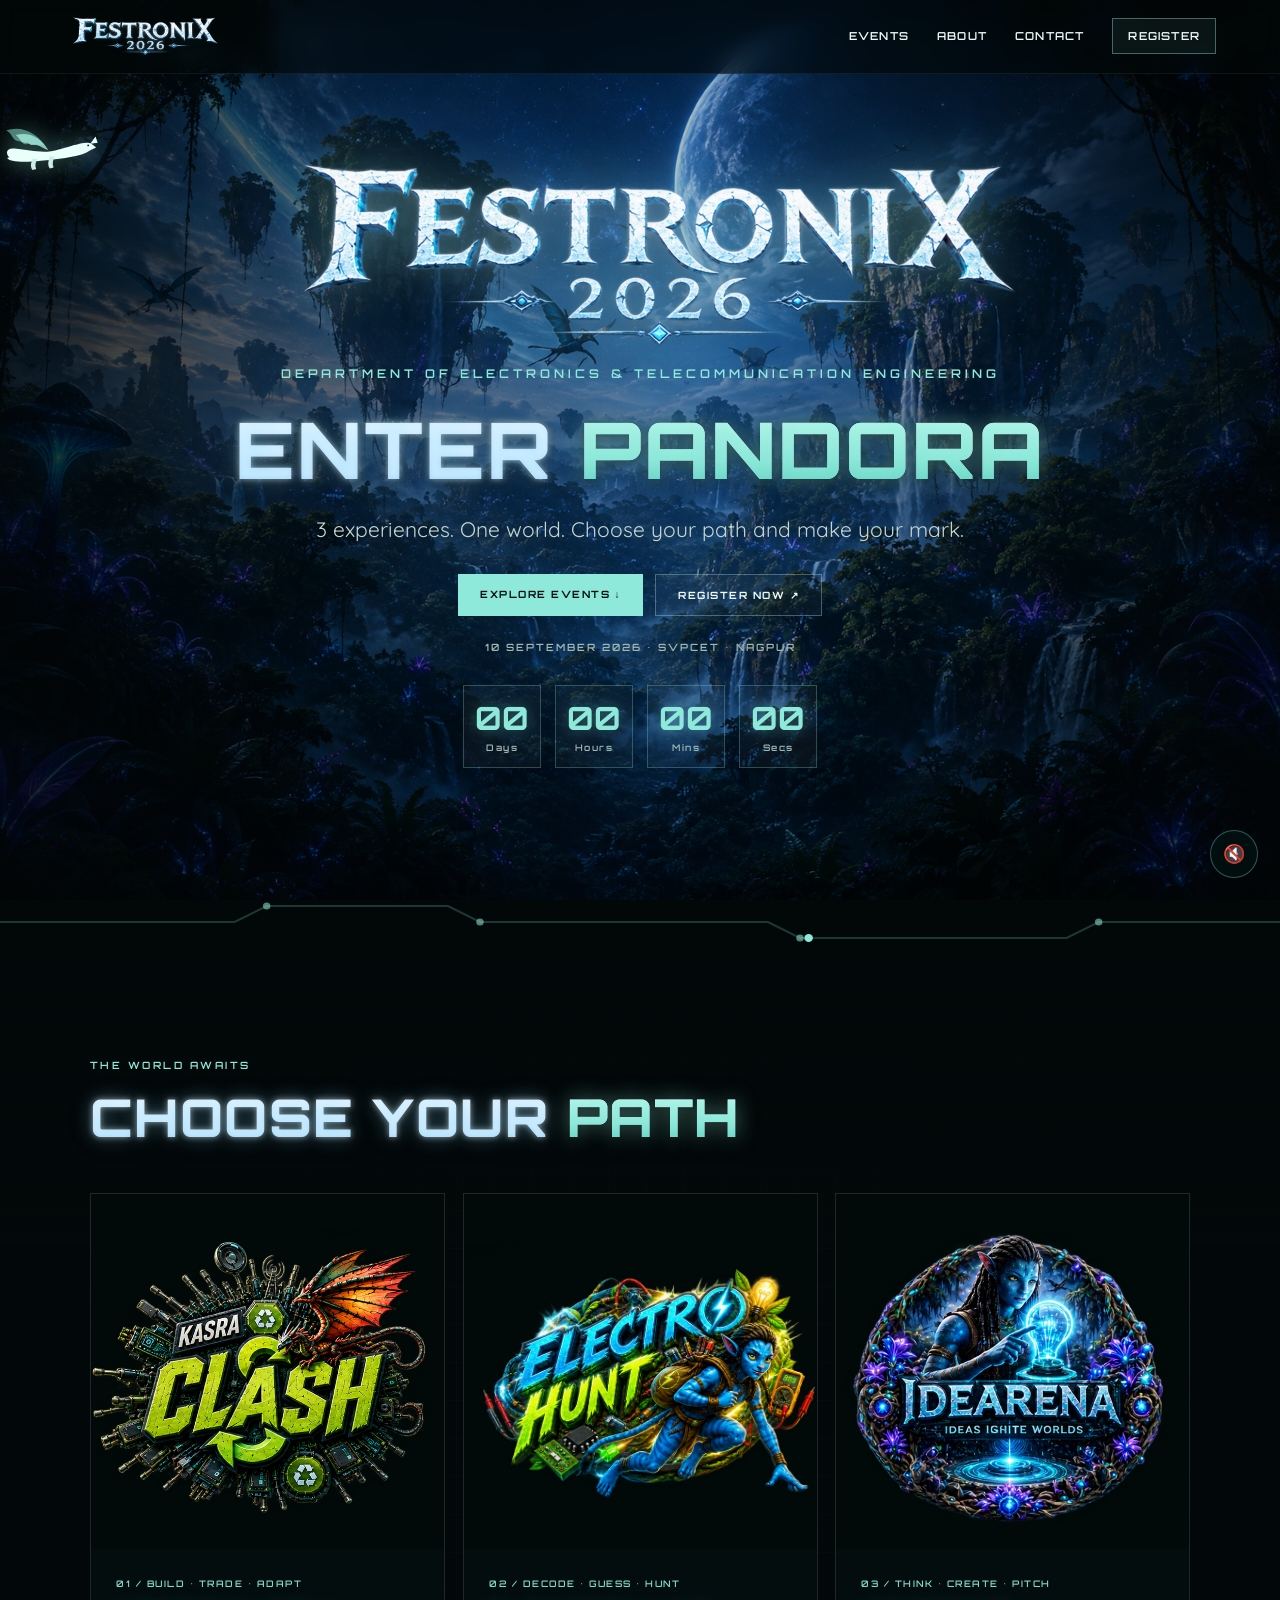
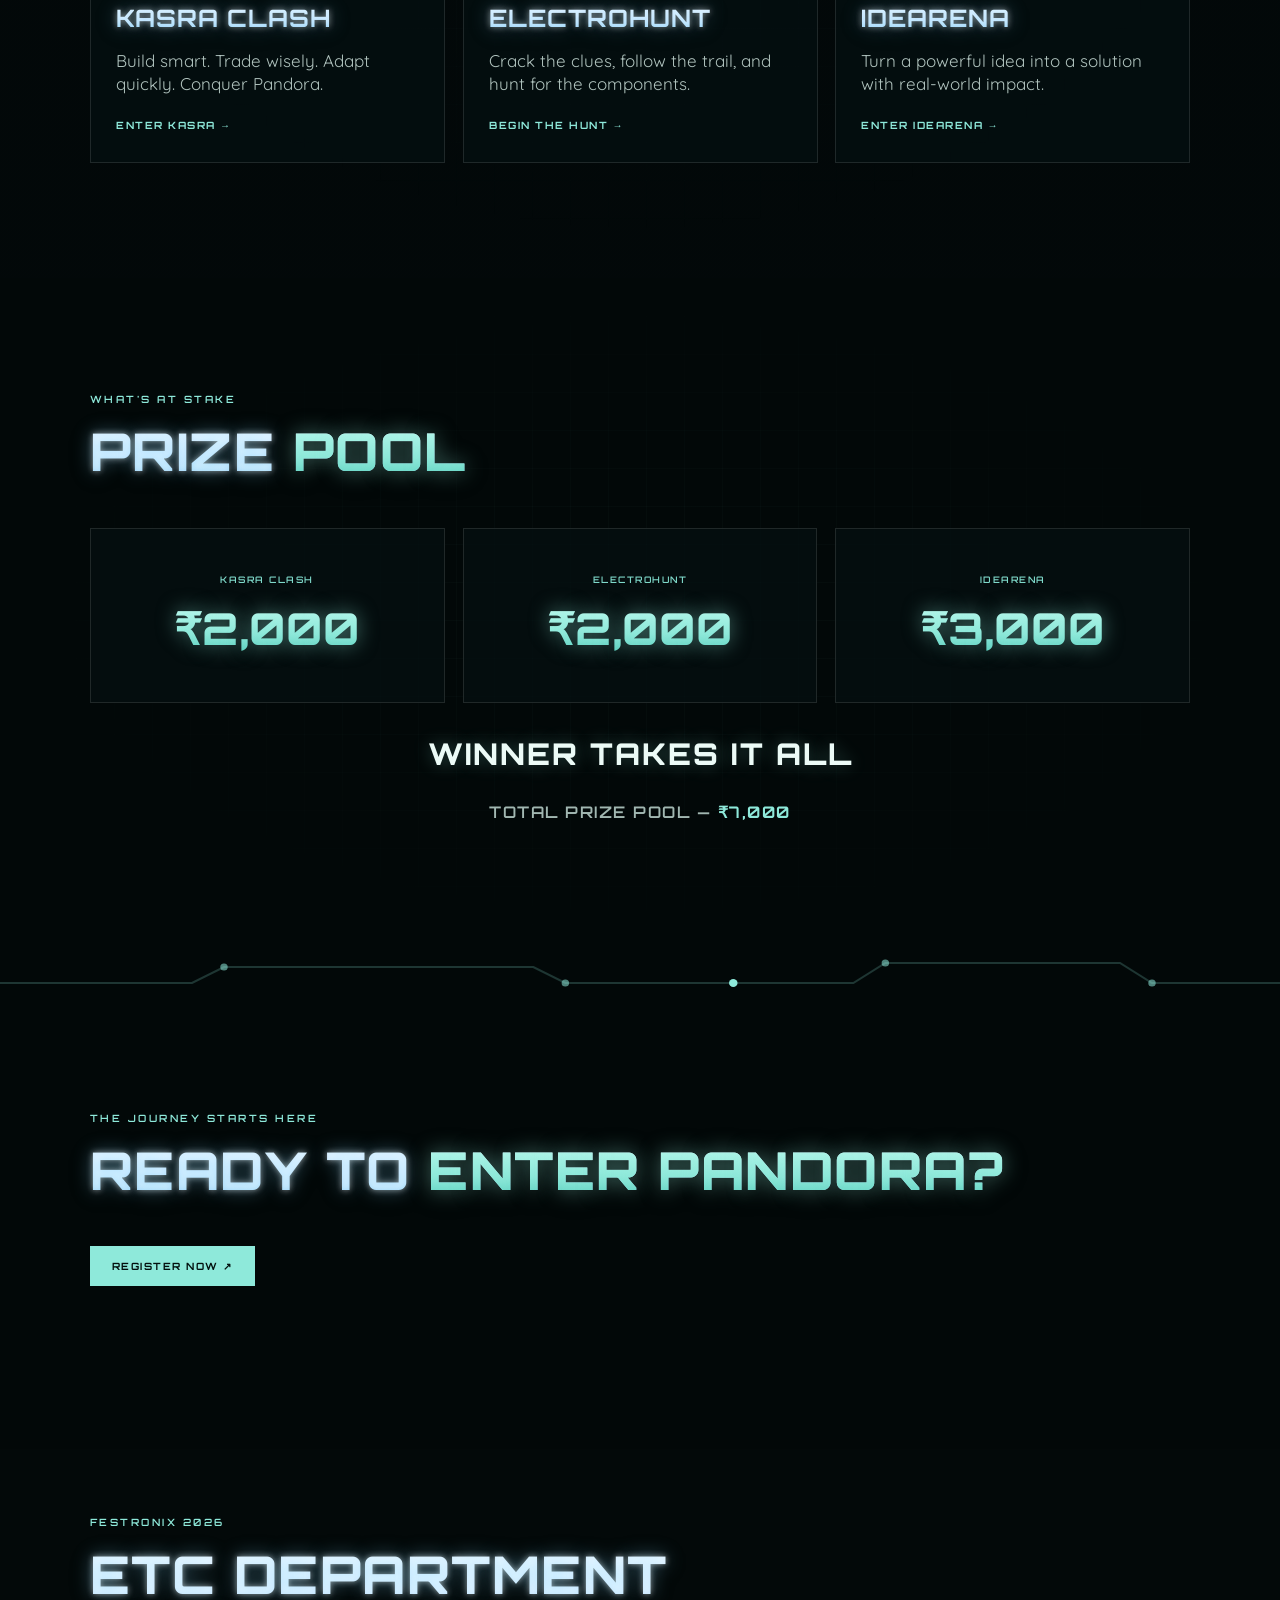
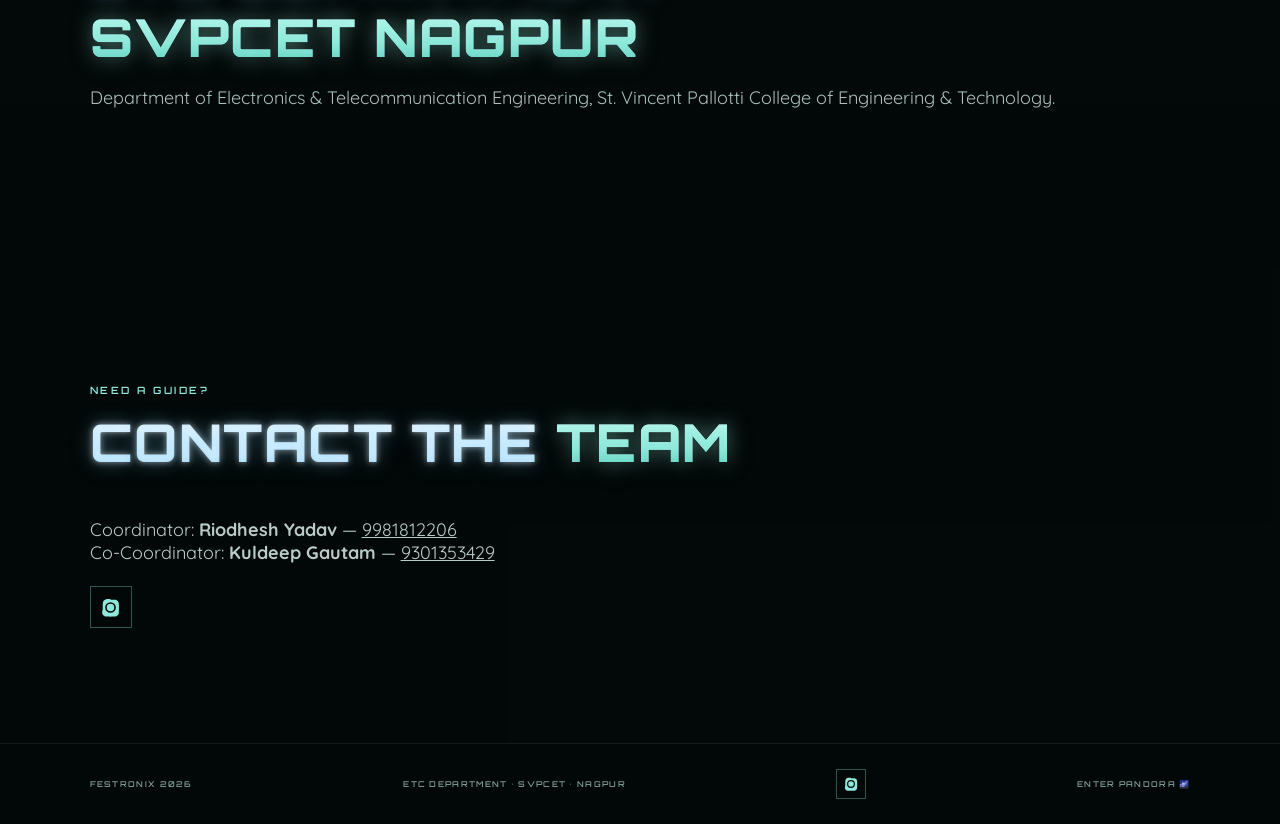
==== commit fca272ea: "Add new SVG elements to index.html" ====
--- a/index.html
+++ b/index.html
@@ -2,12 +2,18 @@
 
 <div class="spores" aria-hidden="true"></div>
 <div class="flyer-wrap" aria-hidden="true">
-<svg class="flyer" viewBox="0 0 120 60" xmlns="http://www.w3.org/2000/svg">
-<g class="wing left"><path d="M55,30 C35,10 10,15 5,30 C10,45 35,50 55,30 Z" fill="#8ee9da" opacity="0.55"/></g>
-<g class="wing right"><path d="M65,30 C85,10 110,15 115,30 C110,45 85,50 65,30 Z" fill="#8ee9da" opacity="0.55"/></g>
-<ellipse cx="60" cy="30" rx="14" ry="6" fill="#cdfff5"/>
-<path d="M60,30 C68,34 78,36 86,34" stroke="#cdfff5" stroke-width="2" fill="none" stroke-linecap="round"/>
-<circle cx="52" cy="28" r="1.6" fill="#0a2e29"/>
+<svg class="flyer" viewBox="0 0 200 110" xmlns="http://www.w3.org/2000/svg">
+<g class="wing far" fill="#8ee9da" opacity="0.5">
+<path d="M92,46 C74,14 42,-2 12,8 C26,17 22,27 36,29 C46,31 42,37 56,34 C65,32 65,39 76,36 C84,34 87,41 92,46 Z"/>
+</g>
+<path d="M18,60 C9,51 13,41 28,43 C52,45 68,50 90,49 C111,47 127,39 147,35 C158,32 168,30 176,35 L183,41 L172,46 C163,52 152,56 139,58 C120,62 99,64 78,66 C58,68 38,69 24,66 C15,64 10,60 18,60 Z" fill="#e8fffa"/>
+<path d="M172,34 L182,20 L186,32 Z" fill="#e8fffa"/>
+<path d="M95,58 C92,67 90,74 95,81 L102,79 C99,72 101,65 104,58 Z" fill="#cdeee7"/>
+<path d="M62,63 C59,71 57,77 62,84 L69,82 C66,75 68,69 71,63 Z" fill="#cdeee7"/>
+<circle cx="168" cy="37" r="1.8" fill="#0a2e29"/>
+<g class="wing near" fill="#a9f2e5" opacity="0.75">
+<path d="M92,46 C78,22 56,10 30,17 C40,25 38,32 50,32 C58,32 55,38 65,36 C72,34 76,40 92,46 Z"/>
+</g>
 </svg>
 </div>
 
--- a/styles.css
+++ b/styles.css
@@ -64,24 +64,23 @@
 }
 
 /* flying creature */
-.flyer-wrap{position:fixed;top:14%;left:0;width:64px;z-index:6;pointer-events:none;animation:flyer-path 24s ease-in-out infinite}
-.flyer{width:100%;height:auto;filter:drop-shadow(0 0 10px #8ee9da90)}
-.wing{transform-box:fill-box;animation:wing-flap .35s ease-in-out infinite alternate}
-.wing.left{transform-origin:100% 50%}
-.wing.right{transform-origin:0% 50%;animation-delay:.05s}
-@keyframes wing-flap{0%{transform:scaleY(1)}100%{transform:scaleY(.35)}}
+.flyer-wrap{position:fixed;top:14%;left:0;width:105px;z-index:6;pointer-events:none;animation:flyer-path 26s ease-in-out infinite}
+.flyer{width:100%;height:auto;filter:drop-shadow(0 0 12px #8ee9da80)}
+.wing{transform-box:fill-box;transform-origin:85% 50%;animation:wing-flap .6s ease-in-out infinite alternate}
+.wing.far{animation-delay:.08s}
+@keyframes wing-flap{0%{transform:scaleY(1) rotate(0deg)}100%{transform:scaleY(.55) rotate(-8deg)}}
 @keyframes flyer-path{
-  0%{transform:translate(-10vw,8vh) rotate(-5deg);opacity:0}
+  0%{transform:translate(-15vw,8vh) rotate(-5deg);opacity:0}
   8%{opacity:1}
   25%{transform:translate(22vw,-4vh) rotate(4deg)}
   50%{transform:translate(52vw,10vh) rotate(-4deg)}
   75%{transform:translate(80vw,-6vh) rotate(5deg)}
   92%{opacity:1}
-  100%{transform:translate(108vw,4vh) rotate(2deg);opacity:0}
+  100%{transform:translate(112vw,4vh) rotate(2deg);opacity:0}
 }
 
 /* circuit trace dividers */
-.circuit-divider{display:block;width:100%;height:44px}
+.circuit-divider{display:block;width:100%;height:44px;background:#03090ac9}
 .circuit-divider path{fill:none;stroke:#8ee9da33;stroke-width:2}
 .circuit-divider .node{fill:var(--cyan);opacity:.55}
 
@@ -89,4 +88,4 @@
 .circuit-bg{position:relative}
 .circuit-bg::before{content:"";position:absolute;inset:0;background-image:linear-gradient(#8ee9da14 1px,transparent 1px),linear-gradient(90deg,#8ee9da14 1px,transparent 1px);background-size:38px 38px;opacity:.4;pointer-events:none;-webkit-mask-image:radial-gradient(ellipse at center,#000 0%,transparent 72%);mask-image:radial-gradient(ellipse at center,#000 0%,transparent 72%)}
 
-@media(max-width:850px){.flyer-wrap{width:44px}}
+@media(max-width:850px){.flyer-wrap{width:68px}}
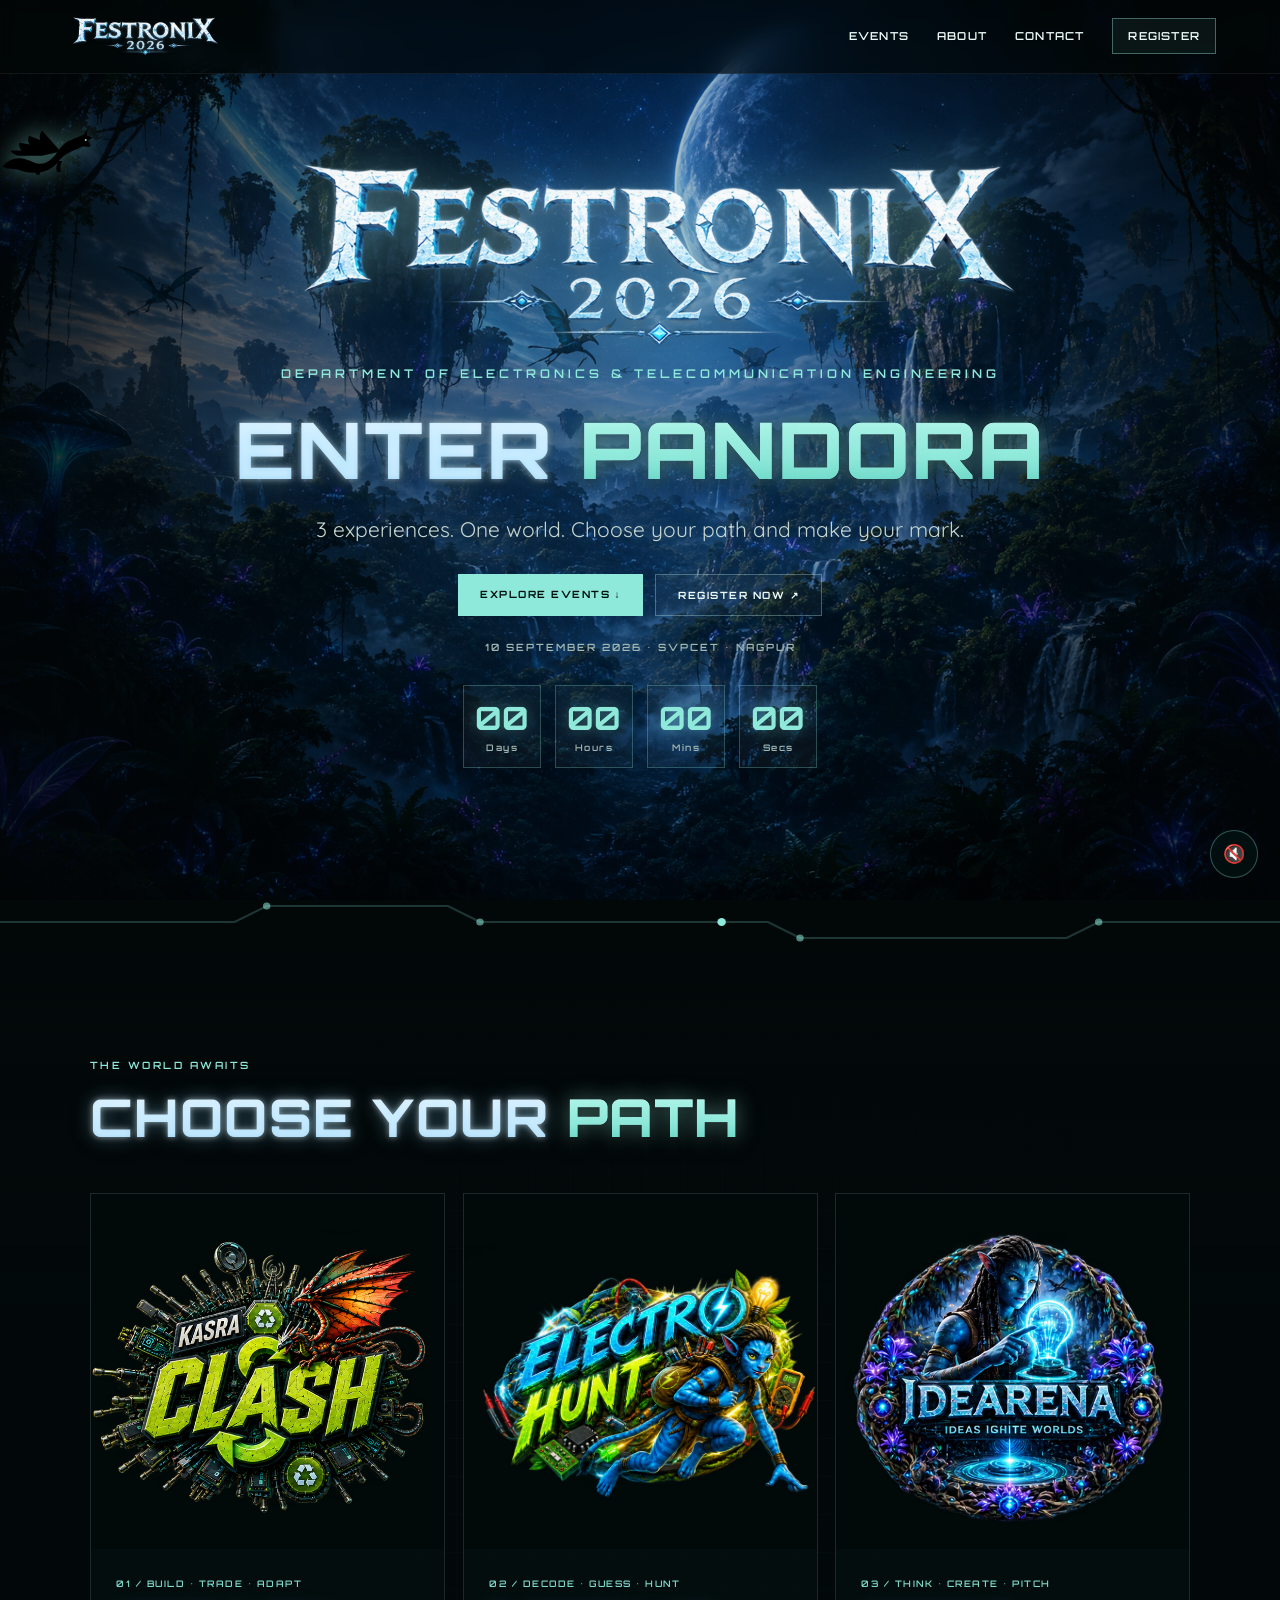
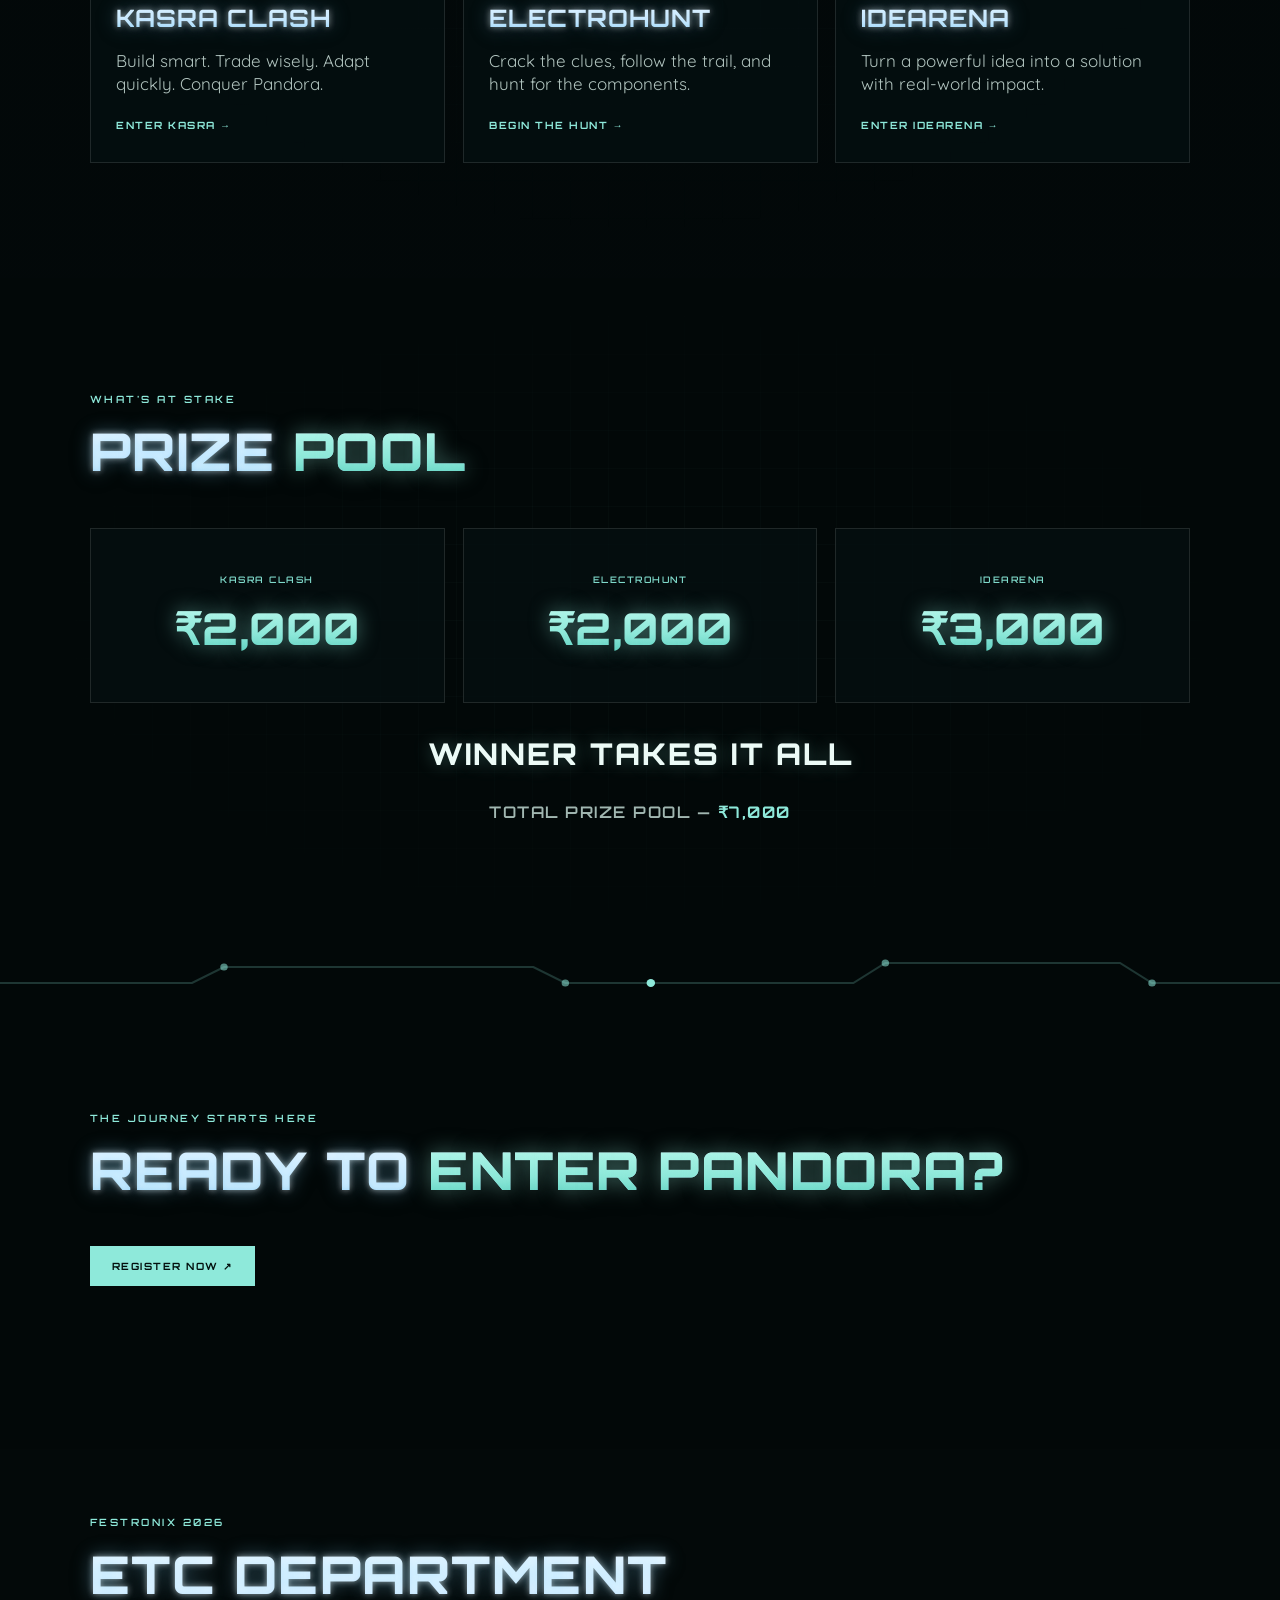
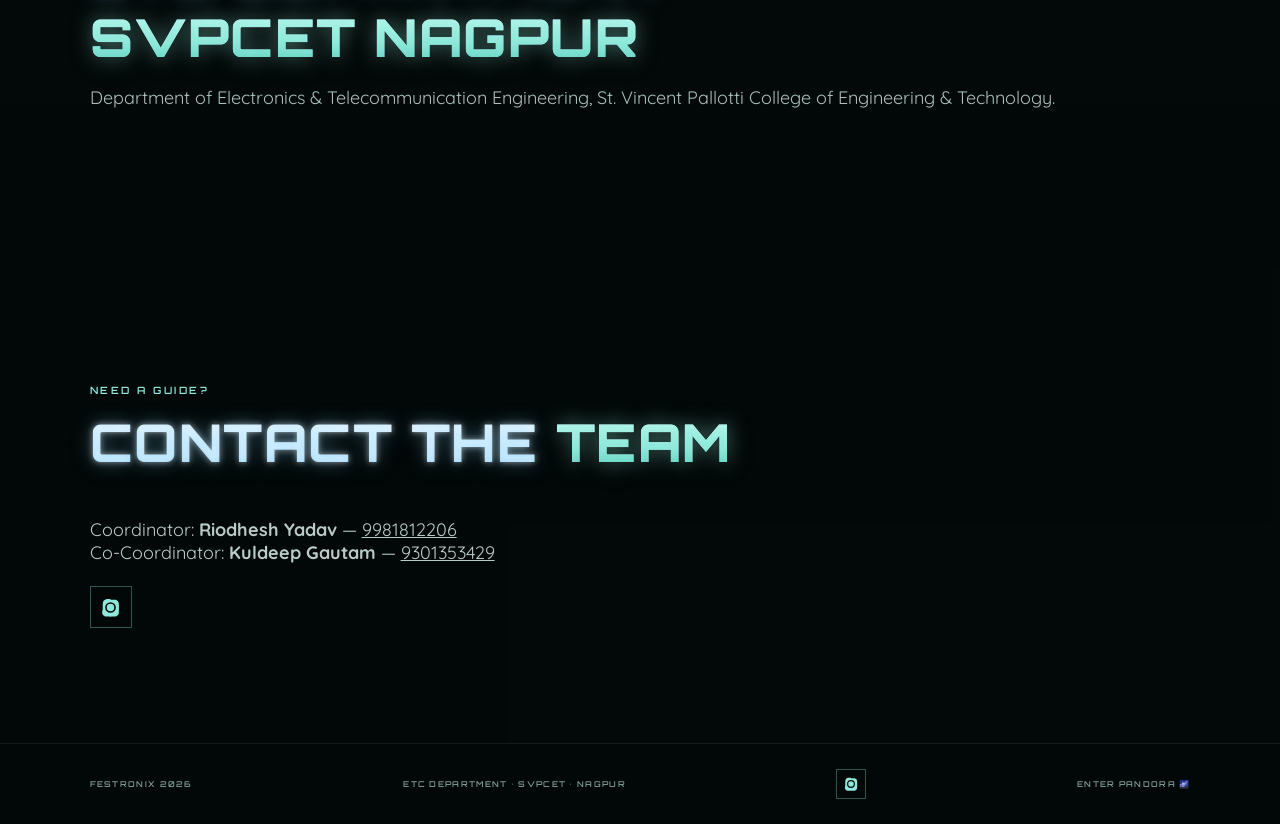
==== commit 6aa99cd4: "Update SVG structure and body content in index.html" ====
--- a/index.html
+++ b/index.html
@@ -2,17 +2,17 @@
 
 <div class="spores" aria-hidden="true"></div>
 <div class="flyer-wrap" aria-hidden="true">
-<svg class="flyer" viewBox="0 0 200 110" xmlns="http://www.w3.org/2000/svg">
-<g class="wing far" fill="#8ee9da" opacity="0.5">
-<path d="M92,46 C74,14 42,-2 12,8 C26,17 22,27 36,29 C46,31 42,37 56,34 C65,32 65,39 76,36 C84,34 87,41 92,46 Z"/>
+<svg class="flyer" viewBox="0 0 240 140" xmlns="http://www.w3.org/2000/svg">
+<g class="wing far">
+<path d="M138,58 L96,10 Q88,22 92,32 L66,22 Q62,34 68,42 L44,38 Q42,50 50,56 L24,56 Q30,66 42,68 L96,68 Z"/>
 </g>
-<path d="M18,60 C9,51 13,41 28,43 C52,45 68,50 90,49 C111,47 127,39 147,35 C158,32 168,30 176,35 L183,41 L172,46 C163,52 152,56 139,58 C120,62 99,64 78,66 C58,68 38,69 24,66 C15,64 10,60 18,60 Z" fill="#e8fffa"/>
-<path d="M172,34 L182,20 L186,32 Z" fill="#e8fffa"/>
-<path d="M95,58 C92,67 90,74 95,81 L102,79 C99,72 101,65 104,58 Z" fill="#cdeee7"/>
-<path d="M62,63 C59,71 57,77 62,84 L69,82 C66,75 68,69 71,63 Z" fill="#cdeee7"/>
-<circle cx="168" cy="37" r="1.8" fill="#0a2e29"/>
-<g class="wing near" fill="#a9f2e5" opacity="0.75">
-<path d="M92,46 C78,22 56,10 30,17 C40,25 38,32 50,32 C58,32 55,38 65,36 C72,34 76,40 92,46 Z"/>
+<path class="body-part" d="M6,92 C18,78 38,70 58,76 C72,80 82,88 96,86 C110,84 118,76 128,64 C136,54 142,42 156,35 C168,29 180,25 192,20 L212,26 L200,34 C206,40 210,44 204,48 L190,46 C182,50 172,54 162,58 C150,64 140,72 132,82 C122,96 106,104 90,106 C74,108 56,106 42,100 C28,96 14,100 6,92 Z"/>
+<path class="body-part" d="M190,22 L200,8 L198,24 Z"/>
+<path class="body-part" d="M132,80 C130,90 126,98 132,106 L140,104 C136,96 138,88 142,80 Z"/>
+<path class="body-part" d="M84,90 C82,98 79,105 84,112 L92,110 C89,103 91,96 94,90 Z"/>
+<circle cx="196" cy="32" r="2.2" fill="#8ee9da"/>
+<g class="wing near">
+<path d="M138,58 L104,20 Q98,30 101,38 L80,30 Q77,40 82,46 L60,42 Q58,52 65,57 L96,64 Z"/>
 </g>
 </svg>
 </div>
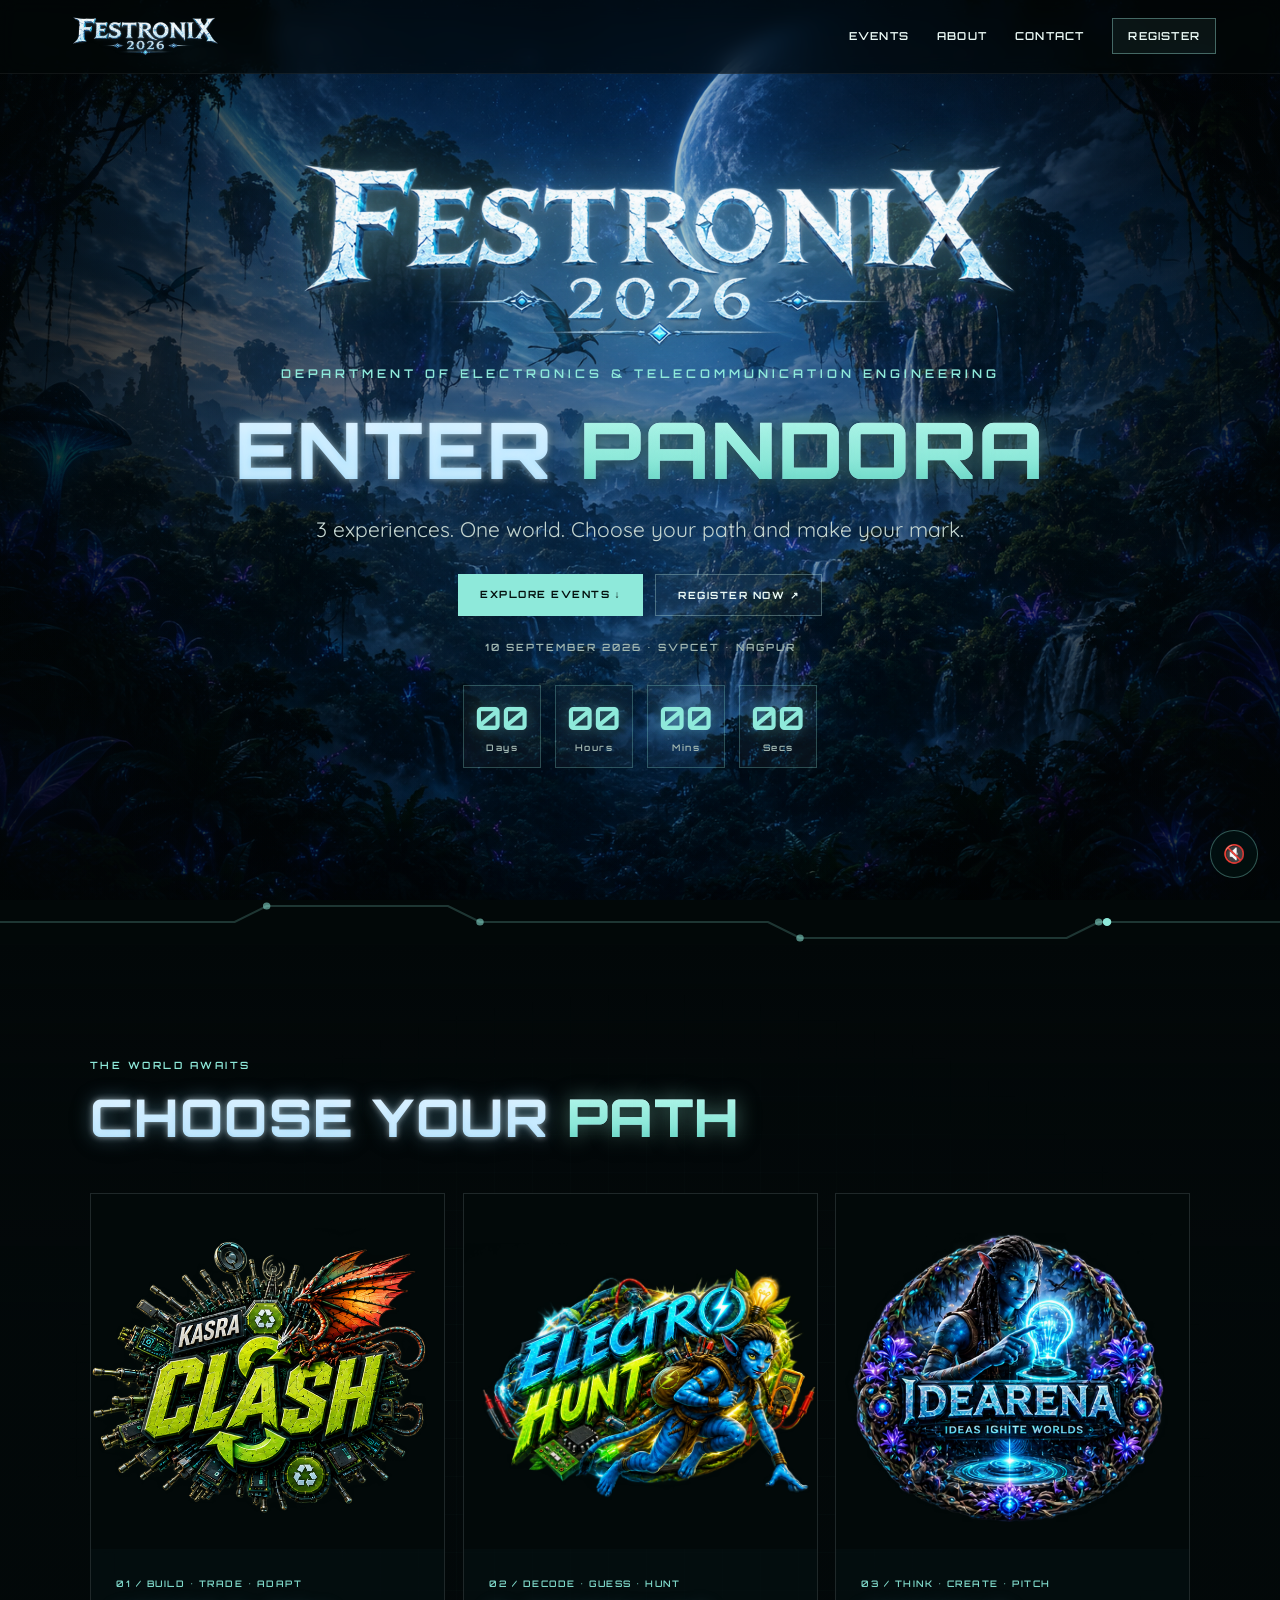
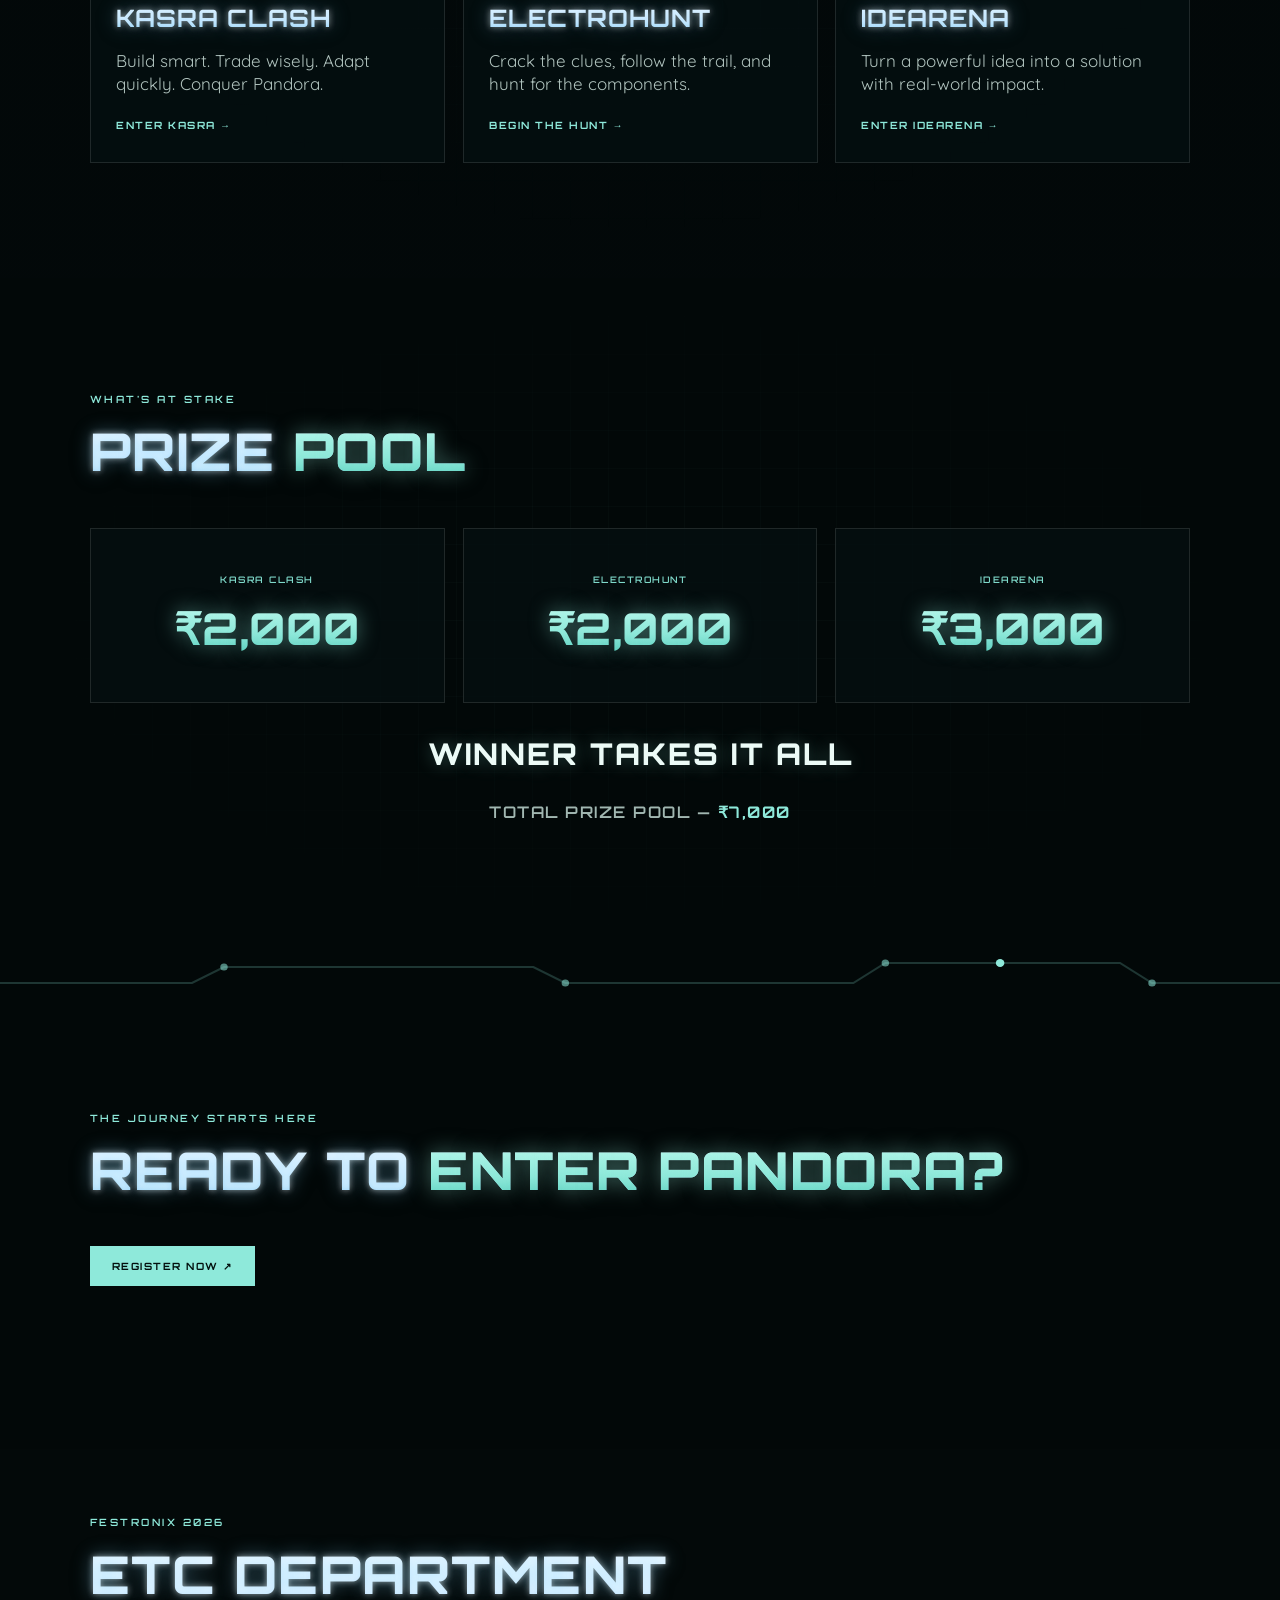
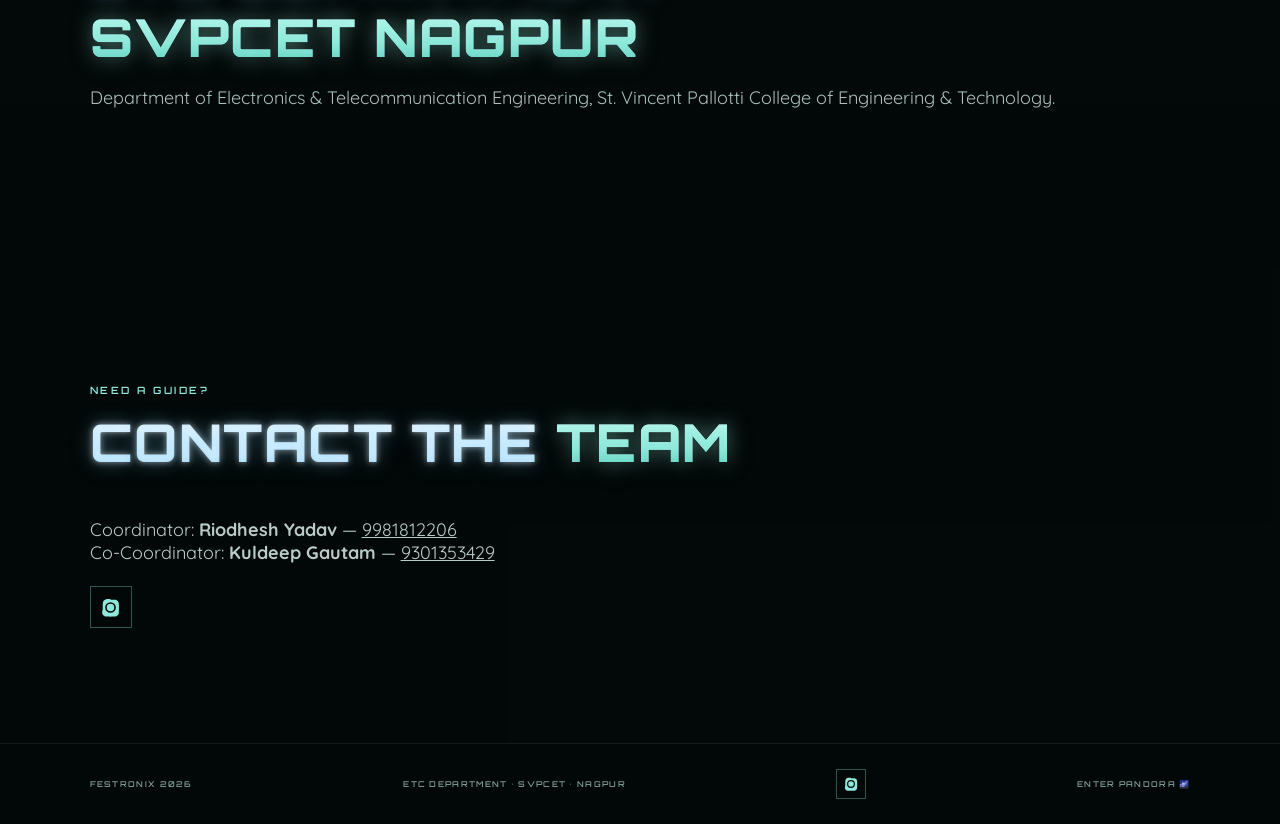
==== commit 3566f191: "Change registration link in index.html Updated registration link to direct to Google Forms." ====
--- a/index.html
+++ b/index.html
@@ -1,21 +1,6 @@
 <!doctype html><html><head><meta charset="utf-8"><meta name="viewport" content="width=device-width,initial-scale=1"><title>Festronix 2026 | Enter Pandora</title><link rel="stylesheet" href="styles.css"></head><body>
 
 <div class="spores" aria-hidden="true"></div>
-<div class="flyer-wrap" aria-hidden="true">
-<svg class="flyer" viewBox="0 0 240 140" xmlns="http://www.w3.org/2000/svg">
-<g class="wing far">
-<path d="M138,58 L96,10 Q88,22 92,32 L66,22 Q62,34 68,42 L44,38 Q42,50 50,56 L24,56 Q30,66 42,68 L96,68 Z"/>
-</g>
-<path class="body-part" d="M6,92 C18,78 38,70 58,76 C72,80 82,88 96,86 C110,84 118,76 128,64 C136,54 142,42 156,35 C168,29 180,25 192,20 L212,26 L200,34 C206,40 210,44 204,48 L190,46 C182,50 172,54 162,58 C150,64 140,72 132,82 C122,96 106,104 90,106 C74,108 56,106 42,100 C28,96 14,100 6,92 Z"/>
-<path class="body-part" d="M190,22 L200,8 L198,24 Z"/>
-<path class="body-part" d="M132,80 C130,90 126,98 132,106 L140,104 C136,96 138,88 142,80 Z"/>
-<path class="body-part" d="M84,90 C82,98 79,105 84,112 L92,110 C89,103 91,96 94,90 Z"/>
-<circle cx="196" cy="32" r="2.2" fill="#8ee9da"/>
-<g class="wing near">
-<path d="M138,58 L104,20 Q98,30 101,38 L80,30 Q77,40 82,46 L60,42 Q58,52 65,57 L96,64 Z"/>
-</g>
-</svg>
-</div>
 
 <header class="nav">
 <a class="nav-logo" href="index.html"><img src="assets/festronix.png" alt="Festronix 2026"></a>
@@ -67,10 +52,7 @@
 <circle r="4" fill="var(--cyan)"><animateMotion dur="5s" repeatCount="indefinite" path="M0,30 L180,30 L210,14 L500,14 L530,30 L800,30 L830,10 L1050,10 L1080,30 L1200,30"/></circle>
 </svg>
 
-<section class="section" id="register"><div class="section-head reveal"><p class="eyebrow">THE JOURNEY STARTS HERE</p><h2>READY TO <span>ENTER PANDORA?</span></h2></div><div class="buttons" style="justify-content:flex-start"><a class="btn primary" href="#" onclick="document.getElementById('qr-overlay').style.display='flex';return false">Register Now ↗</a></div></section>
-<div id="qr-overlay" onclick="this.style.display='none'" style="display:none;position:fixed;inset:0;background:rgba(0,0,0,0.85);z-index:999;align-items:center;justify-content:center;cursor:pointer">
-<img src="assets/phonepe-qr.png" style="max-width:90%;max-height:90%;border-radius:12px" alt="Scan to pay">
-</div>
+<section class="section" id="register"><div class="section-head reveal"><p class="eyebrow">THE JOURNEY STARTS HERE</p><h2>READY TO <span>ENTER PANDORA?</span></h2></div><div class="buttons" style="justify-content:flex-start"><a class="btn primary" href="https://docs.google.com/forms/d/1cGB0ZAvML5bR4XkM7T86-uuHA9rpgPfL1xzWvokRmBQ/viewform" target="_blank" rel="noopener">Register Now ↗</a></div></section>
 <section class="section" id="about"><div class="section-head reveal"><p class="eyebrow">FESTRONIX 2026</p><h2>ETC DEPARTMENT<br><span>SVPCET NAGPUR</span></h2><p>Department of Electronics & Telecommunication Engineering, St. Vincent Pallotti College of Engineering & Technology.</p></div></section>
 <section class="section" id="contact"><div class="section-head reveal"><p class="eyebrow">NEED A GUIDE?</p><h2>CONTACT THE <span>TEAM</span></h2></div><p style="font-size:18px;color:#b9cbc6">Coordinator: <b>Riodhesh Yadav</b> — <a href="tel:9981812206">9981812206</a><br>Co-Coordinator: <b>Kuldeep Gautam</b> — <a href="tel:9301353429">9301353429</a></p>
 <div class="social-links">
--- a/styles.css
+++ b/styles.css
@@ -64,19 +64,22 @@
 }
 
 /* flying creature */
-.flyer-wrap{position:fixed;top:14%;left:0;width:105px;z-index:6;pointer-events:none;animation:flyer-path 26s ease-in-out infinite}
-.flyer{width:100%;height:auto;filter:drop-shadow(0 0 12px #8ee9da80)}
-.wing{transform-box:fill-box;transform-origin:85% 50%;animation:wing-flap .6s ease-in-out infinite alternate}
-.wing.far{animation-delay:.08s}
-@keyframes wing-flap{0%{transform:scaleY(1) rotate(0deg)}100%{transform:scaleY(.55) rotate(-8deg)}}
+.flyer-wrap{position:fixed;top:14%;left:0;width:150px;z-index:6;pointer-events:none;animation:flyer-path 26s ease-in-out infinite}
+.flyer{width:100%;height:auto;filter:drop-shadow(0 0 12px #8ee9da90)}
+.flyer .body-part{fill:#0f2e2a;stroke:#8ee9da;stroke-width:2;stroke-linejoin:round}
+.flyer .wing{fill:#8ee9da;fill-opacity:.4;stroke:#8ee9da;stroke-width:1.5;stroke-linejoin:round}
+.wing{transform-box:fill-box;animation:wing-flap .5s ease-in-out infinite alternate}
+.wing.far{transform-origin:100% 100%;animation-delay:.06s}
+.wing.near{transform-origin:100% 88%}
+@keyframes wing-flap{0%{transform:scaleY(1) rotate(0deg)}100%{transform:scaleY(.5) rotate(-10deg)}}
 @keyframes flyer-path{
-  0%{transform:translate(-15vw,8vh) rotate(-5deg);opacity:0}
+  0%{transform:translate(-18vw,8vh) rotate(-5deg);opacity:0}
   8%{opacity:1}
-  25%{transform:translate(22vw,-4vh) rotate(4deg)}
-  50%{transform:translate(52vw,10vh) rotate(-4deg)}
-  75%{transform:translate(80vw,-6vh) rotate(5deg)}
+  25%{transform:translate(20vw,-4vh) rotate(4deg)}
+  50%{transform:translate(50vw,10vh) rotate(-4deg)}
+  75%{transform:translate(78vw,-6vh) rotate(5deg)}
   92%{opacity:1}
-  100%{transform:translate(112vw,4vh) rotate(2deg);opacity:0}
+  100%{transform:translate(115vw,4vh) rotate(2deg);opacity:0}
 }
 
 /* circuit trace dividers */
@@ -88,4 +91,4 @@
 .circuit-bg{position:relative}
 .circuit-bg::before{content:"";position:absolute;inset:0;background-image:linear-gradient(#8ee9da14 1px,transparent 1px),linear-gradient(90deg,#8ee9da14 1px,transparent 1px);background-size:38px 38px;opacity:.4;pointer-events:none;-webkit-mask-image:radial-gradient(ellipse at center,#000 0%,transparent 72%);mask-image:radial-gradient(ellipse at center,#000 0%,transparent 72%)}
 
-@media(max-width:850px){.flyer-wrap{width:68px}}
+@media(max-width:850px){.flyer-wrap{width:96px}}
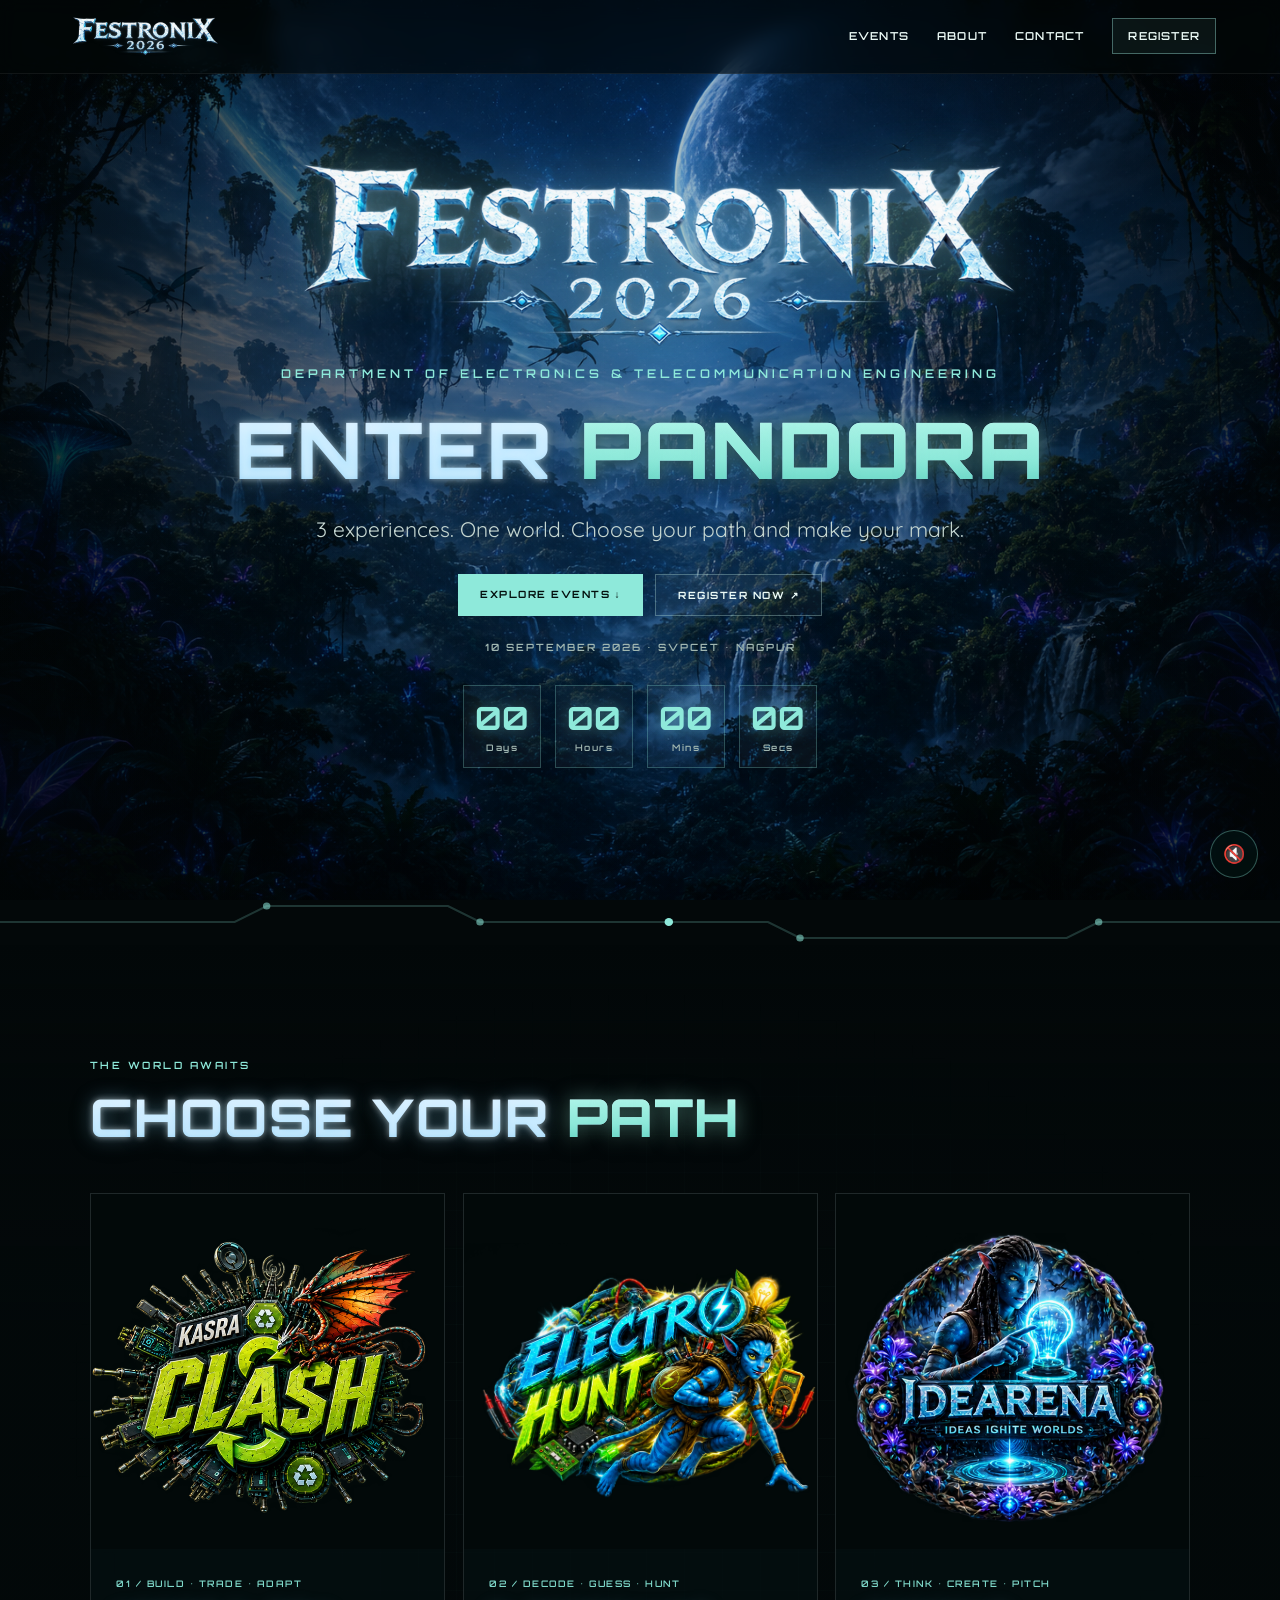
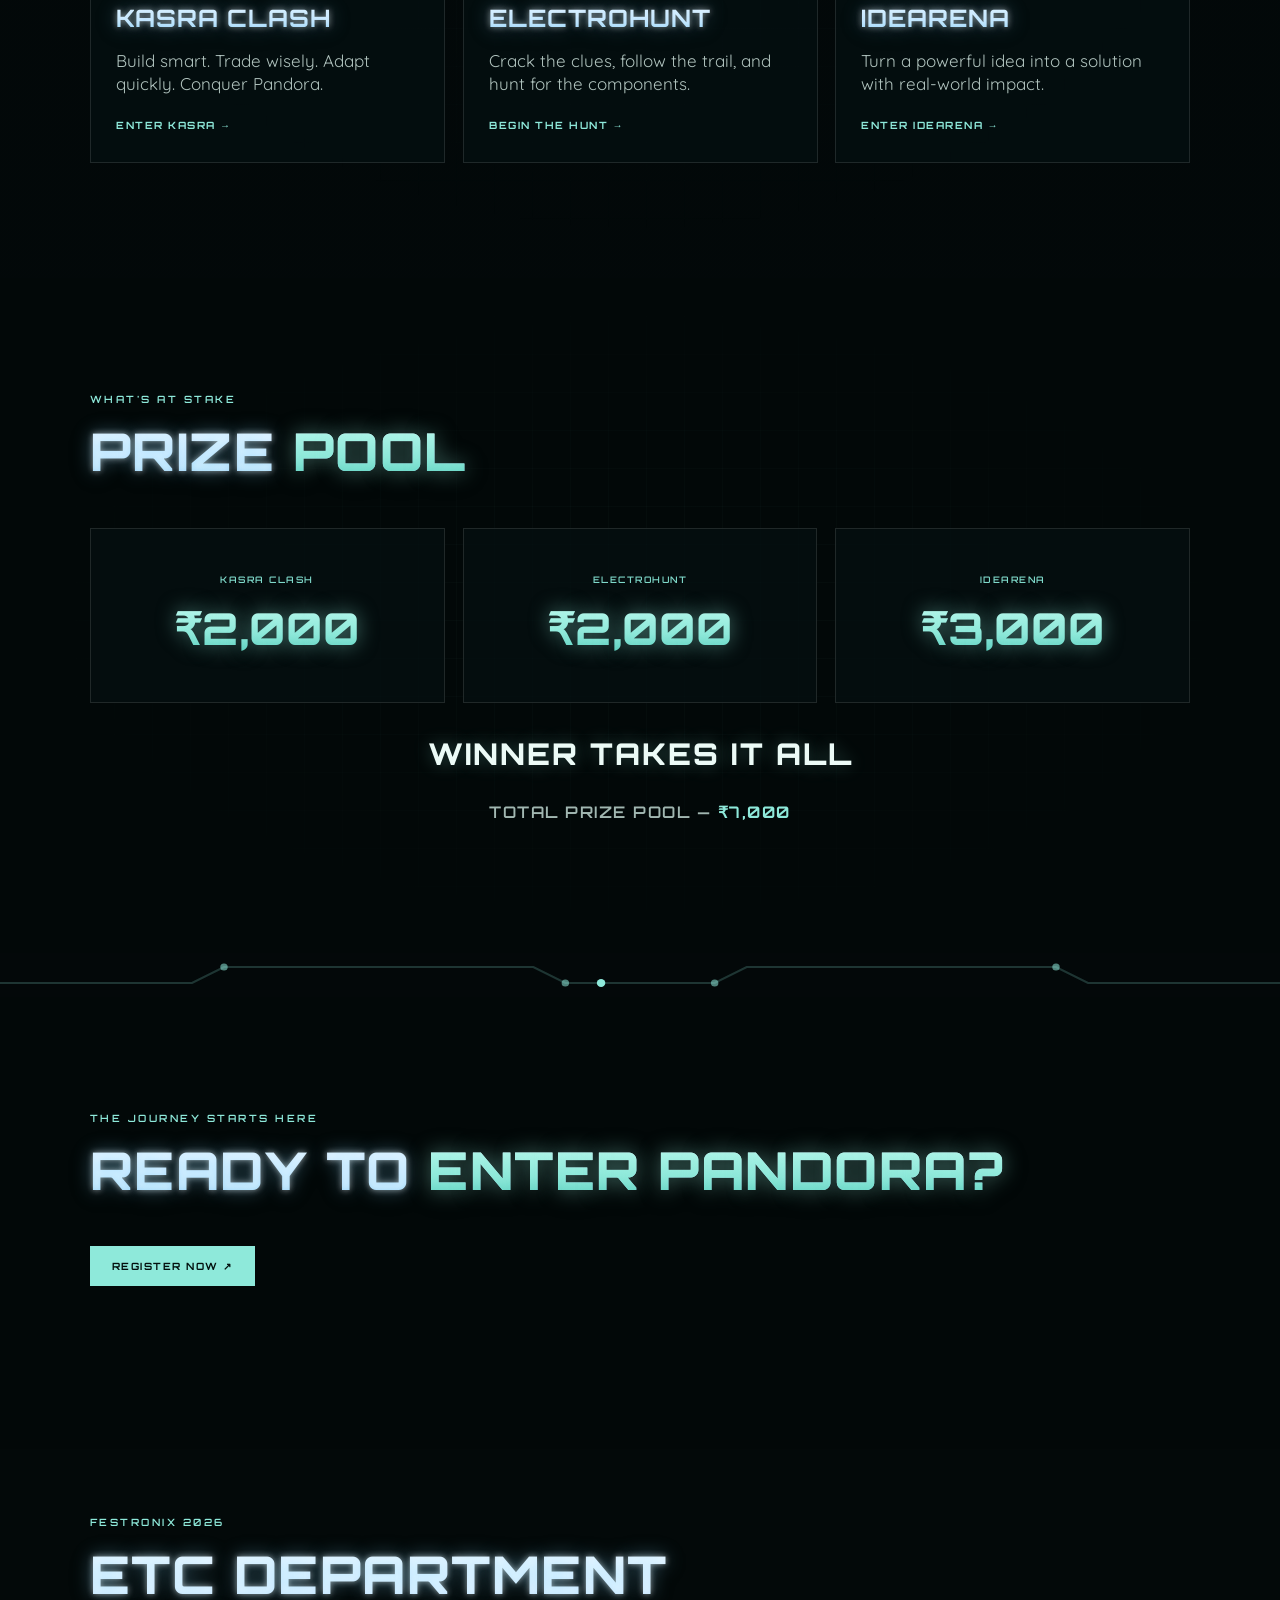
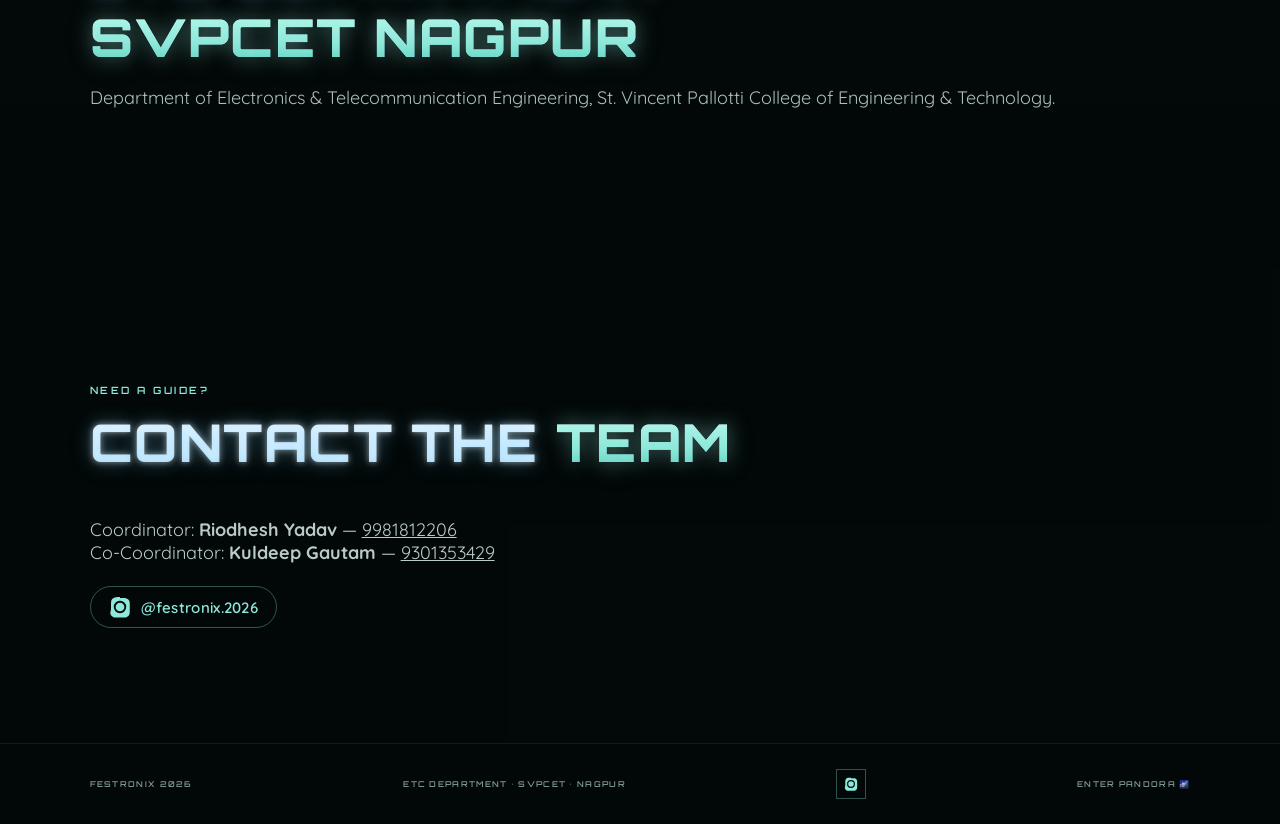
==== commit ffc9442e: "Update SVG paths and social link class" ====
--- a/index.html
+++ b/index.html
@@ -47,17 +47,18 @@
 </section>
 
 <svg class="circuit-divider" viewBox="0 0 1200 44" preserveAspectRatio="none" aria-hidden="true">
-<path d="M0,30 L180,30 L210,14 L500,14 L530,30 L800,30 L830,10 L1050,10 L1080,30 L1200,30"/>
-<circle class="node" cx="210" cy="14" r="3.5"/><circle class="node" cx="530" cy="30" r="3.5"/><circle class="node" cx="830" cy="10" r="3.5"/><circle class="node" cx="1080" cy="30" r="3.5"/>
-<circle r="4" fill="var(--cyan)"><animateMotion dur="5s" repeatCount="indefinite" path="M0,30 L180,30 L210,14 L500,14 L530,30 L800,30 L830,10 L1050,10 L1080,30 L1200,30"/></circle>
+<path d="M0,30 L180,30 L210,14 L500,14 L530,30 L670,30 L700,14 L990,14 L1020,30 L1200,30"/>
+<circle class="node" cx="210" cy="14" r="3.5"/><circle class="node" cx="530" cy="30" r="3.5"/><circle class="node" cx="670" cy="30" r="3.5"/><circle class="node" cx="990" cy="14" r="3.5"/>
+<circle r="4" fill="var(--cyan)"><animateMotion dur="5s" repeatCount="indefinite" path="M0,30 L180,30 L210,14 L500,14 L530,30 L670,30 L700,14 L990,14 L1020,30 L1200,30"/></circle>
 </svg>
 
 <section class="section" id="register"><div class="section-head reveal"><p class="eyebrow">THE JOURNEY STARTS HERE</p><h2>READY TO <span>ENTER PANDORA?</span></h2></div><div class="buttons" style="justify-content:flex-start"><a class="btn primary" href="https://docs.google.com/forms/d/1cGB0ZAvML5bR4XkM7T86-uuHA9rpgPfL1xzWvokRmBQ/viewform" target="_blank" rel="noopener">Register Now ↗</a></div></section>
 <section class="section" id="about"><div class="section-head reveal"><p class="eyebrow">FESTRONIX 2026</p><h2>ETC DEPARTMENT<br><span>SVPCET NAGPUR</span></h2><p>Department of Electronics & Telecommunication Engineering, St. Vincent Pallotti College of Engineering & Technology.</p></div></section>
 <section class="section" id="contact"><div class="section-head reveal"><p class="eyebrow">NEED A GUIDE?</p><h2>CONTACT THE <span>TEAM</span></h2></div><p style="font-size:18px;color:#b9cbc6">Coordinator: <b>Riodhesh Yadav</b> — <a href="tel:9981812206">9981812206</a><br>Co-Coordinator: <b>Kuldeep Gautam</b> — <a href="tel:9301353429">9301353429</a></p>
 <div class="social-links">
-<a href="https://www.instagram.com/festronix.2026?stkn=ajlsbG5nNG1td3Nq" target="_blank" rel="noopener" aria-label="Instagram">
+<a href="https://www.instagram.com/festronix.2026" target="_blank" rel="noopener" class="insta-link">
 <svg viewBox="0 0 24 24"><path d="M12 2.2c3.2 0 3.6 0 4.85.07 1.17.05 1.97.24 2.43.4a4.9 4.9 0 0 1 1.77 1.15 4.9 4.9 0 0 1 1.15 1.77c.16.46.35 1.26.4 2.43.07 1.25.07 1.65.07 4.85s0 3.6-.07 4.85c-.05 1.17-.24 1.97-.4 2.43a4.94 4.94 0 0 1-1.15 1.77 4.9 4.9 0 0 1-1.77 1.15c-.46.16-1.26.35-2.43.4-1.25.07-1.65.07-4.85.07s-3.6 0-4.85-.07c-1.17-.05-1.97-.24-2.43-.4a4.9 4.9 0 0 1-1.77-1.15 4.9 4.9 0 0 1-1.15-1.77c-.16-.46-.35-1.26-.4-2.43C2.2 15.6 2.2 15.2 2.2 12s0-3.6.07-4.85c.05-1.17.24-1.97.4-2.43a4.9 4.9 0 0 1 1.15-1.77A4.9 4.9 0 0 1 5.59 1.8c.46-.16 1.26-.35 2.43-.4C9.27 1.2 9.27 1.2 12 1.2Zm0 3.05a6.75 6.75 0 1 0 0 13.5 6.75 6.75 0 0 0 0-13.5Zm0 2a4.75 4.75 0 1 1 0 9.5 4.75 4.75 0 0 1 0-9.5Zm7-2.15a1.13 1.13 0 1 1-2.26 0 1.13 1.13 0 0 1 2.26 0Z"/></svg>
+<span>@festronix.2026</span>
 </a>
 </div>
 </section>
--- a/styles.css
+++ b/styles.css
@@ -50,6 +50,9 @@
 footer .social-links{margin-top:0}
 footer .social-links a{width:30px;height:30px}
 footer .social-links svg{width:14px;height:14px}
+.insta-link{width:auto!important;padding:0 18px;gap:10px;border-radius:999px}
+.insta-link svg{width:22px;height:22px}
+.insta-link span{font:600 15px Quicksand;letter-spacing:.3px;color:var(--cyan)}
 
 @media(max-width:850px){.navlinks{display:none}.nav-logo img{width:125px}.hero{padding-top:125px}.hero-logo{width:92vw}.events,.detail-grid,.prizes{grid-template-columns:1fr}.section{padding:85px 6vw}.event{min-height:0}.event-art{height:300px}.detail-page{padding:125px 6vw 70px}.detail-grid{gap:35px}.detail-logo{max-height:380px}footer{flex-direction:column}.cd-box{min-width:64px;padding:12px 6px}.cd-box span{font-size:24px}}
 
@@ -63,32 +66,11 @@
   100%{transform:translate(var(--drift,20px),-110vh);opacity:0}
 }
 
-/* flying creature */
-.flyer-wrap{position:fixed;top:14%;left:0;width:150px;z-index:6;pointer-events:none;animation:flyer-path 26s ease-in-out infinite}
-.flyer{width:100%;height:auto;filter:drop-shadow(0 0 12px #8ee9da90)}
-.flyer .body-part{fill:#0f2e2a;stroke:#8ee9da;stroke-width:2;stroke-linejoin:round}
-.flyer .wing{fill:#8ee9da;fill-opacity:.4;stroke:#8ee9da;stroke-width:1.5;stroke-linejoin:round}
-.wing{transform-box:fill-box;animation:wing-flap .5s ease-in-out infinite alternate}
-.wing.far{transform-origin:100% 100%;animation-delay:.06s}
-.wing.near{transform-origin:100% 88%}
-@keyframes wing-flap{0%{transform:scaleY(1) rotate(0deg)}100%{transform:scaleY(.5) rotate(-10deg)}}
-@keyframes flyer-path{
-  0%{transform:translate(-18vw,8vh) rotate(-5deg);opacity:0}
-  8%{opacity:1}
-  25%{transform:translate(20vw,-4vh) rotate(4deg)}
-  50%{transform:translate(50vw,10vh) rotate(-4deg)}
-  75%{transform:translate(78vw,-6vh) rotate(5deg)}
-  92%{opacity:1}
-  100%{transform:translate(115vw,4vh) rotate(2deg);opacity:0}
-}
-
 /* circuit trace dividers */
-.circuit-divider{display:block;width:100%;height:44px;background:#03090ac9}
+.circuit-divider{display:block;width:100%;height:44px;background:none}
 .circuit-divider path{fill:none;stroke:#8ee9da33;stroke-width:2}
 .circuit-divider .node{fill:var(--cyan);opacity:.55}
 
 /* faint circuit-grid texture behind a section */
 .circuit-bg{position:relative}
 .circuit-bg::before{content:"";position:absolute;inset:0;background-image:linear-gradient(#8ee9da14 1px,transparent 1px),linear-gradient(90deg,#8ee9da14 1px,transparent 1px);background-size:38px 38px;opacity:.4;pointer-events:none;-webkit-mask-image:radial-gradient(ellipse at center,#000 0%,transparent 72%);mask-image:radial-gradient(ellipse at center,#000 0%,transparent 72%)}
-
-@media(max-width:850px){.flyer-wrap{width:96px}}
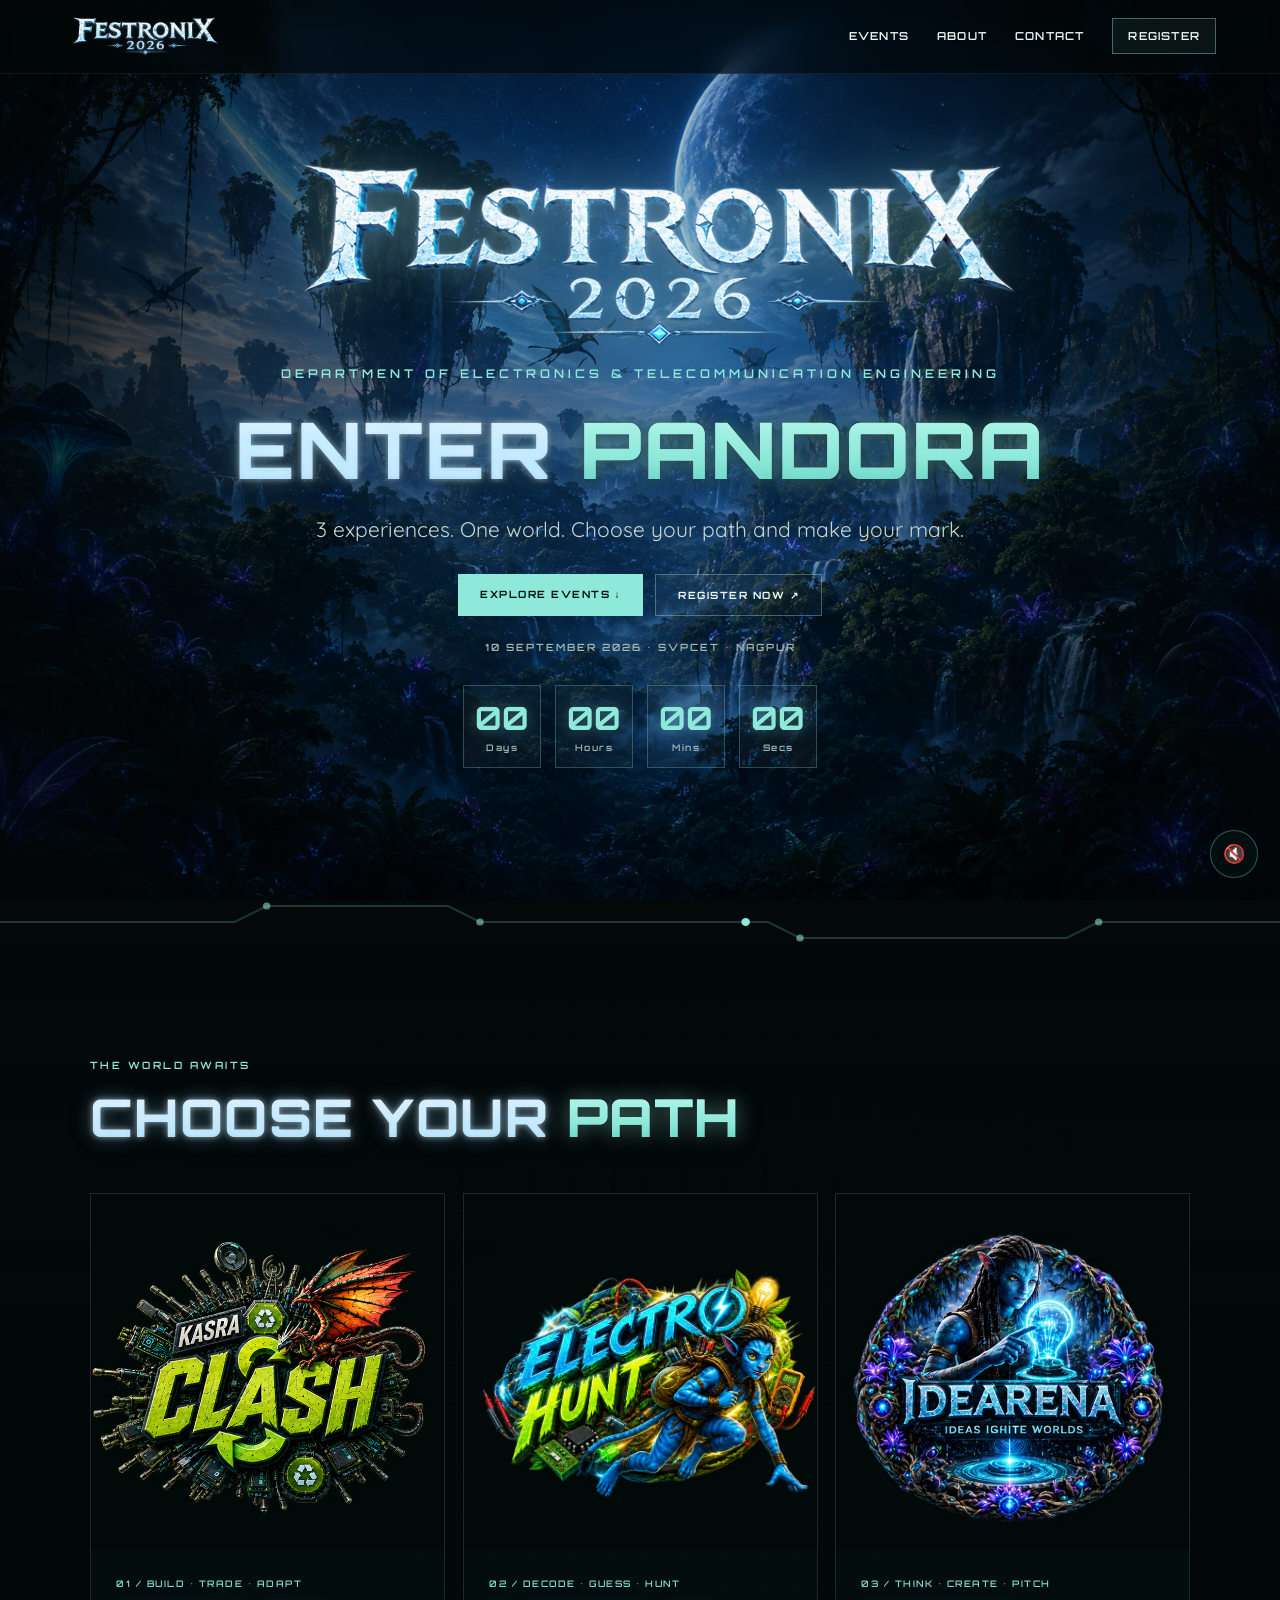
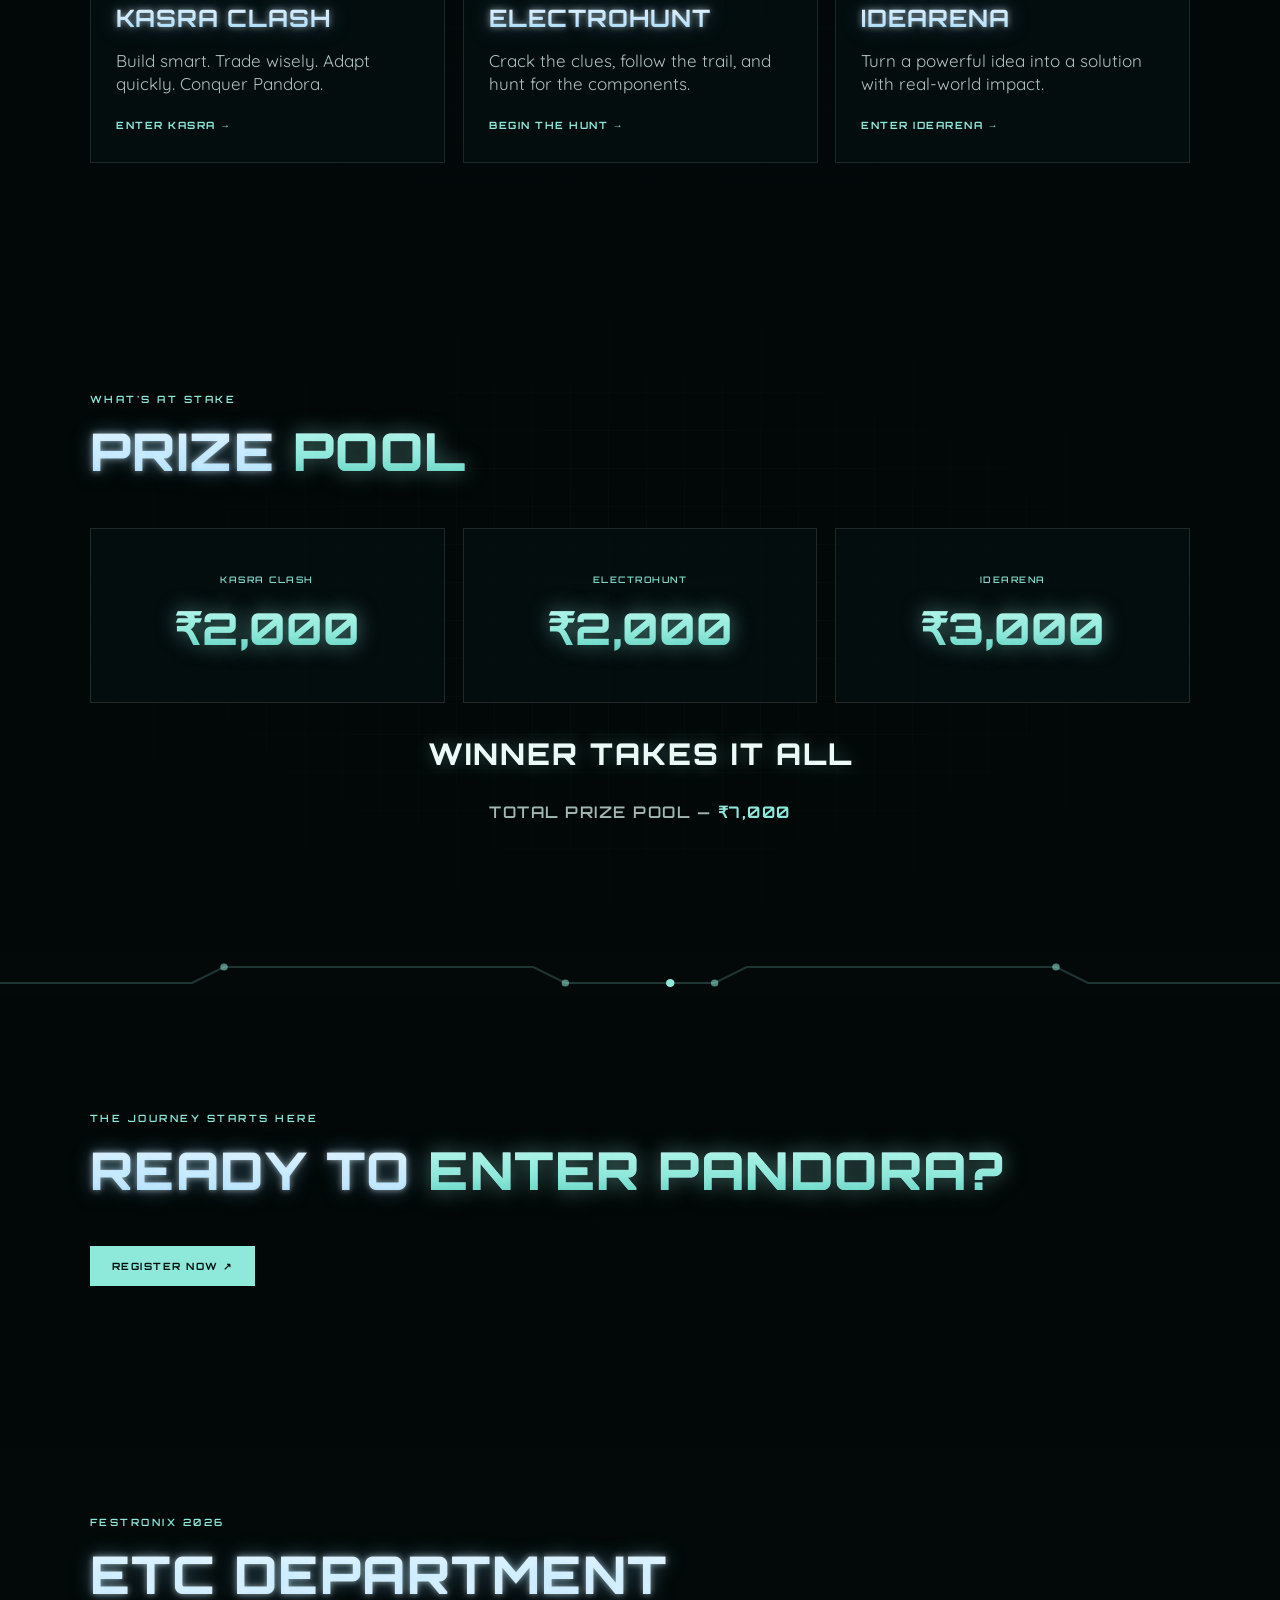
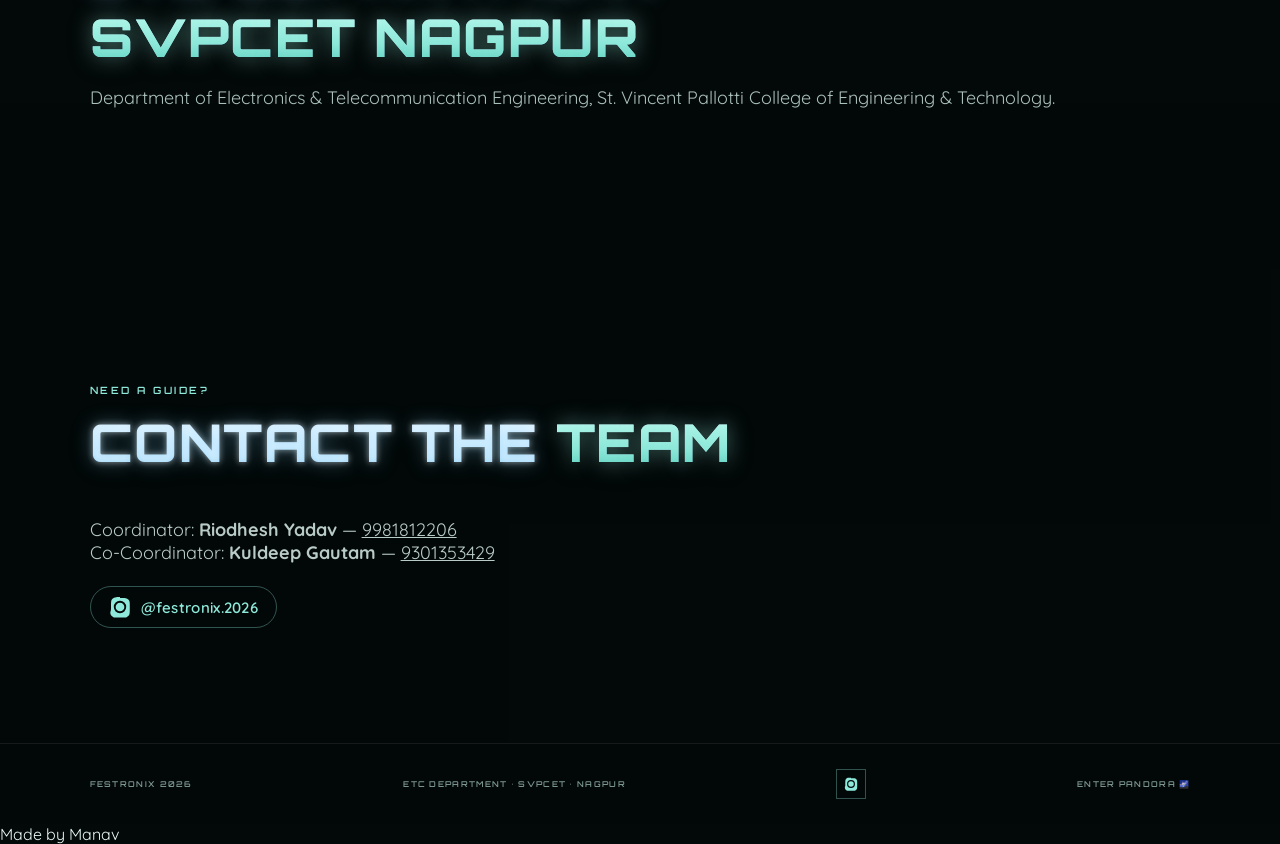
==== commit 21fa33f4: "Add footer with credit and social links Added a footer section with a credit line." ====
--- a/index.html
+++ b/index.html
@@ -73,6 +73,7 @@
 <div class="social-links"><a href="https://www.instagram.com/festronix.2026?stkn=ajlsbG5nNG1td3Nq" target="_blank" rel="noopener" aria-label="Instagram"><svg viewBox="0 0 24 24"><path d="M12 2.2c3.2 0 3.6 0 4.85.07 1.17.05 1.97.24 2.43.4a4.9 4.9 0 0 1 1.77 1.15 4.9 4.9 0 0 1 1.15 1.77c.16.46.35 1.26.4 2.43.07 1.25.07 1.65.07 4.85s0 3.6-.07 4.85c-.05 1.17-.24 1.97-.4 2.43a4.94 4.94 0 0 1-1.15 1.77 4.9 4.9 0 0 1-1.77 1.15c-.46.16-1.26.35-2.43.4-1.25.07-1.65.07-4.85.07s-3.6 0-4.85-.07c-1.17-.05-1.97-.24-2.43-.4a4.9 4.9 0 0 1-1.77-1.15 4.9 4.9 0 0 1-1.15-1.77c-.16-.46-.35-1.26-.4-2.43C2.2 15.6 2.2 15.2 2.2 12s0-3.6.07-4.85c.05-1.17.24-1.97.4-2.43a4.9 4.9 0 0 1 1.15-1.77A4.9 4.9 0 0 1 5.59 1.8c.46-.16 1.26-.35 2.43-.4C9.27 1.2 9.27 1.2 12 1.2Zm0 3.05a6.75 6.75 0 1 0 0 13.5 6.75 6.75 0 0 0 0-13.5Zm0 2a4.75 4.75 0 1 1 0 9.5 4.75 4.75 0 0 1 0-9.5Zm7-2.15a1.13 1.13 0 1 1-2.26 0 1.13 1.13 0 0 1 2.26 0Z"/></svg></a></div>
 <span>ENTER PANDORA 🌌</span>
 </footer>
+<div class="made-by">Made by Manav</div>
 
 <script>
 // scroll-reveal
--- a/styles.css
+++ b/styles.css
@@ -70,6 +70,7 @@
 .circuit-divider{display:block;width:100%;height:44px;background:none}
 .circuit-divider path{fill:none;stroke:#8ee9da33;stroke-width:2}
 .circuit-divider .node{fill:var(--cyan);opacity:.55}
+.divider-bottom{background:#03090ac9}
 
 /* faint circuit-grid texture behind a section */
 .circuit-bg{position:relative}
